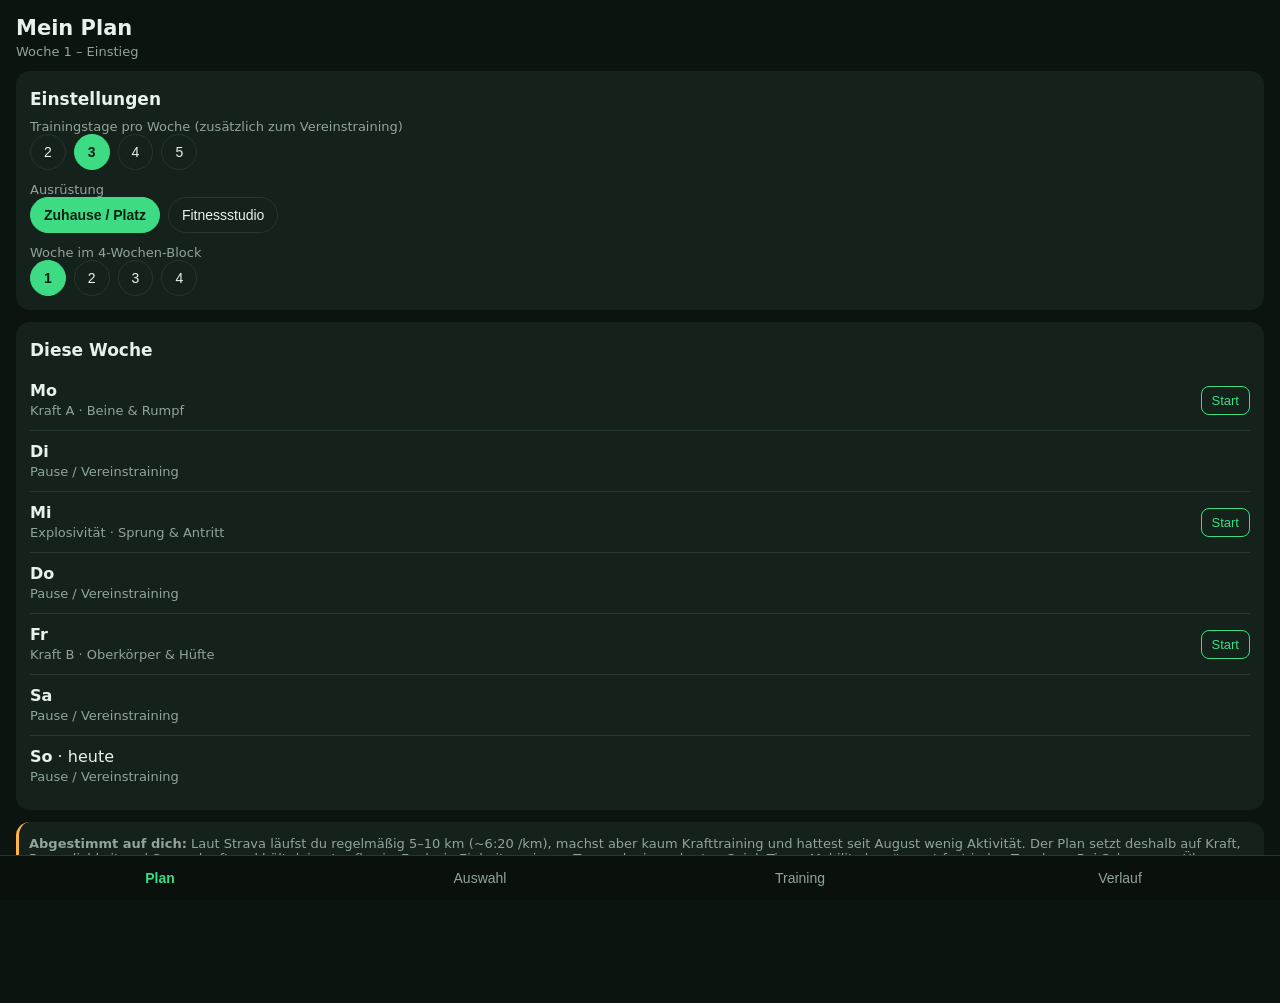
==== torwart-app/index.html @ ab0b593e "Torwart Training: mobile PWA mit Trainingsplan, Einheiten-Auswahl, Timer und Verlauf Co-Authored-By:" ====
<!doctype html>
<html lang="de"><head>
<meta charset="utf-8"><meta name="viewport" content="width=device-width,initial-scale=1,viewport-fit=cover">
<meta name="theme-color" content="#0c1410"><meta name="apple-mobile-web-app-capable" content="yes">
<title>Torwart Training</title><link rel="manifest" href="manifest.json"><link rel="apple-touch-icon" href="icon.svg">
<style>
:root{--bg:#0c1410;--card:#15221b;--ln:#24382c;--tx:#e8f2ec;--mu:#8fa59a;--ac:#3ddc84;--wa:#ffb547}
*{box-sizing:border-box}body{margin:0;background:var(--bg);color:var(--tx);font:16px system-ui,-apple-system,sans-serif;padding:env(safe-area-inset-top) 16px 96px}
h1{font-size:21px;margin:16px 0 4px}h2{font-size:17px;margin:4px 0 10px}.mu{color:var(--mu);font-size:13px}
.card{background:var(--card);border-radius:14px;padding:14px;margin:12px 0}
.chips{display:flex;flex-wrap:wrap;gap:8px}.chip{padding:9px 13px;border-radius:20px;border:1px solid var(--ln);background:none;color:var(--tx);font-size:14px}
.chip.on{background:var(--ac);color:#06210f;border-color:var(--ac);font-weight:600}
button.main{width:100%;padding:14px;border:0;border-radius:12px;background:var(--ac);color:#06210f;font-size:16px;font-weight:700;margin-top:12px}
.ex{display:flex;gap:12px;align-items:flex-start;padding:11px 0;border-bottom:1px solid var(--ln)}.ex:last-child{border:0}
.ex input{width:24px;height:24px;accent-color:var(--ac);flex:none;margin-top:2px}.ex.done b{text-decoration:line-through;color:var(--mu)}
.dose{color:var(--ac);font-size:14px;font-weight:600}.tm{margin-left:auto;flex:none;background:none;border:1px solid var(--ln);color:var(--tx);border-radius:8px;padding:6px 9px;font-size:13px}
.day{display:flex;justify-content:space-between;align-items:center;padding:11px 0;border-bottom:1px solid var(--ln)}.day:last-child{border:0}
.day button{background:none;border:1px solid var(--ac);color:var(--ac);border-radius:8px;padding:6px 10px;font-size:13px}.ok{color:var(--ac)}
nav{position:fixed;bottom:0;left:0;right:0;display:flex;background:#0a110d;border-top:1px solid var(--ln);padding-bottom:env(safe-area-inset-bottom)}
nav button{flex:1;padding:14px 4px;background:none;border:0;color:var(--mu);font-size:14px}nav button.on{color:var(--ac);font-weight:600}
.tab{display:none}.tab.on{display:block}
#timer{position:fixed;inset:0;background:rgba(5,10,7,.96);display:none;flex-direction:column;align-items:center;justify-content:center;z-index:9}
#timer .n{font-size:96px;font-weight:700;font-variant-numeric:tabular-nums}#timer button{margin-top:24px;width:200px}
.tip{border-left:3px solid var(--wa);padding-left:10px}
</style></head><body>

<section class="tab on" id="t-plan">
<h1>Mein Plan</h1><div class="mu" id="planinfo"></div>
<div class="card"><h2>Einstellungen</h2>
<div class="mu">Trainingstage pro Woche (zusätzlich zum Vereinstraining)</div><div class="chips" id="c-days"></div>
<div class="mu" style="margin-top:12px">Ausrüstung</div><div class="chips" id="c-eq"></div>
<div class="mu" style="margin-top:12px">Woche im 4-Wochen-Block</div><div class="chips" id="c-week"></div></div>
<div class="card" id="week"></div>
<div class="card tip mu" id="note"></div>
</section>

<section class="tab" id="t-pick">
<h1>Einheit wählen</h1><div class="mu">Freies Training – unabhängig vom Plan</div>
<div class="card"><div class="chips" id="c-type"></div>
<div class="mu" style="margin-top:12px">Dauer</div><div class="chips" id="c-len"></div>
<button class="main" id="go">Einheit starten</button></div>
<div class="card mu" id="typedesc"></div>
</section>

<section class="tab" id="t-run">
<h1 id="runtitle">Keine Einheit aktiv</h1><div class="mu" id="runsub">Wähle im Plan oder unter „Auswahl“ eine Einheit.</div>
<div class="card" id="exlist"></div>
<button class="main" id="finish" style="display:none">Einheit abschließen</button>
</section>

<section class="tab" id="t-log">
<h1>Verlauf</h1><div class="card" id="stats"></div><div class="card" id="log"></div>
</section>

<div id="timer"><div class="mu" id="tlabel"></div><div class="n" id="tnum">0</div><button class="main" id="tstop">Fertig</button></div>

<nav><button data-t="plan" class="on">Plan</button><button data-t="pick">Auswahl</button><button data-t="run">Training</button><button data-t="log">Verlauf</button></nav>

<script>
/* Übungen: n=Name, c=Hinweis, d=[Sätze, Wdh/Sekunden, 's' für Sekunden], g=nur mit Studio-Geräten */
const X={
 // Kraft Unterkörper
 gob:{n:'Goblet Squat',c:'Kurzhantel vor der Brust, tief und kontrolliert',d:[3,10]},
 bss:{n:'Bulgarian Split Squat',c:'Hinteres Bein erhöht – je Seite',d:[3,8]},
 rdl:{n:'Rumänisches Kreuzheben (einbeinig)',c:'Hüfte schieben, Rücken gerade – je Seite',d:[3,8]},
 cop:{n:'Copenhagen Plank',c:'Adduktoren! Wichtig für Spagat/Paraden – je Seite',d:[3,20,'s']},
 nord:{n:'Nordic Hamstring Curl',c:'Langsam ablassen, mit Händen abfangen',d:[3,5]},
 calf:{n:'Wadenheben einbeinig',c:'Oben 1 s halten – je Seite',d:[3,12]},
 lat:{n:'Seitliche Ausfallschritte',c:'Für Seitwärtsbewegung im Tor – je Seite',d:[3,8]},
 // Oberkörper/Rumpf
 push:{n:'Liegestütz',c:'Körperspannung – ggf. Knie am Boden',d:[3,12]},
 row:{n:'Rudern (Kurzhantel/Band)',c:'Schulterblätter zusammen',d:[3,10]},
 ohp:{n:'Schulterdrücken stehend',c:'Stabile Schultern fürs Abwerfen/Fausten',d:[3,8]},
 pall:{n:'Pallof Press',c:'Anti-Rotation – je Seite',d:[3,10]},
 side:{n:'Seitstütz',c:'Becken hoch – je Seite',d:[3,30,'s']},
 dead:{n:'Dead Bug',c:'Lendenwirbel am Boden',d:[3,10]},
 ytw:{n:'Y-T-W Schulterübung',c:'Bauchlage, leichte oder keine Gewichte',d:[2,8]},
 // Explosiv
 cmj:{n:'Strecksprung aus der Hocke',c:'Maximal hoch, weich landen',d:[4,5]},
 latb:{n:'Seitliche Sprünge (Skater)',c:'Abdruck wie zur Parade – je Seite',d:[4,5]},
 box:{n:'Box Jump / Treppensprung',c:'Qualität vor Menge',d:[4,4]},
 mbt:{n:'Medizinball-Wurf seitlich an Wand',c:'Oder Ball kräftig aufs Gras – je Seite',d:[3,6]},
 dive:{n:'Abdruck + Hechtbewegung auf Matte',c:'Nur auf weichem Untergrund – je Seite',d:[3,4]},
 spr:{n:'Antritt 5 m aus Torwart-Grundstellung',c:'Volle Pause zwischen den Läufen',d:[6,1]},
 // Reaktion/Koordination
 ladder:{n:'Koordinationsleiter / Schnelle Füße',c:'Kurz und sauber',d:[4,15,'s']},
 wall:{n:'Ball gegen Wand fangen',c:'Nah an die Wand, schnell, beide Hände',d:[3,40,'s']},
 drop:{n:'Fallender Ball (Partner/Tennisball)',c:'Ball fallen lassen, vor dem 2. Aufprall fangen',d:[3,10]},
 shuf:{n:'Side-Shuffle mit Signal',c:'Richtungswechsel auf Zuruf/Timer',d:[4,15,'s']},
 // Beweglichkeit
 w90:{n:'90/90 Hüftrotation',c:'Langsam, aufrecht',d:[2,10]},
 frog:{n:'Frog Stretch',c:'Adduktoren – ruhig atmen',d:[2,45,'s']},
 couch:{n:'Couch Stretch',c:'Hüftbeuger – je Seite',d:[2,45,'s']},
 pige:{n:'Taube (Pigeon)',c:'Gesäß – je Seite',d:[2,45,'s']},
 cosk:{n:'Cossack Squat',c:'Seitliche Hocke tief – je Seite',d:[2,8]},
 tsp:{n:'Brustwirbel-Rotation (Open Book)',c:'Für Paraden zur Seite – je Seite',d:[2,8]},
 shd:{n:'Schulter-Dislocates mit Band/Stab',c:'Weit greifen',d:[2,12]},
 ham:{n:'Hamstring-Dehnung (Bein auf Erhöhung)',c:'Rücken gerade – je Seite',d:[2,40,'s']},
 wgs:{n:"World's Greatest Stretch",c:'Ganzkörper – je Seite',d:[2,5]},
 ank:{n:'Sprunggelenk-Mobilisation an Wand',c:'Knie über Zehen – je Seite',d:[2,10]},
 // Ausdauer
 jog:{n:'Lockerer Dauerlauf',c:'Gesprächstempo – wie deine Läufe (~6:20 /km)',d:[1,25,'min']},
 int:{n:'Intervalle 15 s schnell / 45 s locker',c:'Torwart-typische Belastung',d:[8,1,'min']},
};
const G={ // Geräte-Ersatz ohne Studio
 gob:'Squat mit Rucksack',ohp:'Pike Push-up',row:'Rudern mit Handtuch an Tür',mbt:'Ball/Rucksack seitlich werfen',box:'Treppensprung'};
const T={
 kraftA:{n:'Kraft A · Beine & Rumpf',x:['gob','rdl','cop','lat','pall','side','calf'],w:'Fokus Absprungkraft und Stabilität.'},
 kraftB:{n:'Kraft B · Oberkörper & Hüfte',x:['bss','nord','push','row','ohp','dead','ytw'],w:'Rücken & Schultern für Abwürfe, Hamstrings schützen.'},
 explo:{n:'Explosivität · Sprung & Antritt',x:['wgs','cmj','latb','box','mbt','dive','spr'],w:'Vor Kraft, ausgeruht. Volle Pausen (60–90 s).'},
 react:{n:'Reaktion & Füße',x:['ladder','shuf','wall','drop','latb'],w:'Schnell, kurz, frisch. Ideal vor dem Vereinstraining.'},
 mob:{n:'Beweglichkeit · Torwart',x:['ank','w90','cosk','frog','couch','pige','ham','tsp','shd'],w:'Hüfte, Adduktoren, Brustwirbelsäule – deine Paraden-Reichweite.'},
 mobS:{n:'Mobility kurz (10 min)',x:['wgs','w90','cosk','tsp','ank'],w:'Als Aufwärmen oder morgens.'},
 run:{n:'Lauf + Mobility',x:['jog','frog','couch','ham'],w:'Grundlagenausdauer halten – du läufst ja schon gerne.'},
 hiit:{n:'Spielnahe Ausdauer',x:['wgs','int','spr','mobS'],w:'Kurze, harte Belastungen wie im Spiel.'},
};
const PLAN={2:['kraftA',0,0,'kraftB',0,0,0],3:['kraftA',0,'explo',0,'kraftB',0,0],
 4:['kraftA',0,'explo',0,'kraftB','mob',0],5:['kraftA','mobS','explo',0,'kraftB','run',0]};
const WD=['Mo','Di','Mi','Do','Fr','Sa','So'];
const WK=[{n:'Woche 1 – Einstieg',s:0,r:0},{n:'Woche 2 – mehr Volumen',s:1,r:0},{n:'Woche 3 – mehr Intensität',s:1,r:2},{n:'Woche 4 – Entlastung',s:-1,r:-2}];
const $=i=>document.getElementById(i);
let S={days:3,eq:'home',week:0,type:'kraftA',len:'normal',log:[],cur:null};
try{Object.assign(S,JSON.parse(localStorage.getItem('gk')||'{}'))}catch(e){}
const save=()=>{try{localStorage.setItem('gk',JSON.stringify(S))}catch(e){}};

function chips(id,opts,key,cb){const el=$(id);el.innerHTML='';opts.forEach(([v,l])=>{const b=document.createElement('button');b.className='chip'+(S[key]==v?' on':'');b.textContent=l;b.onclick=()=>{S[key]=v;save();chips(id,opts,key,cb);cb&&cb()};el.appendChild(b)})}
function dose(id,short){const e=X[id];if(!e)return'';let[s,r,u]=e.d,w=WK[S.week];
 if(u!='min'){s=Math.max(1,s+w.s-(short?1:0));r=Math.max(1,r+(u=='s'?w.r*5:w.r))}
 return{s,r,u,txt:`${s} × ${r}${u=='s'?' s':u=='min'?' min':''}`}}
function exName(id){return S.eq=='home'&&G[id]?G[id]:X[id].n}

function renderPlan(){const p=PLAN[S.days],today=(new Date().getDay()+6)%7,ws=weekStart();
 $('planinfo').textContent=WK[S.week].n;
 $('week').innerHTML='<h2>Diese Woche</h2>'+p.map((t,i)=>{const done=S.log.some(l=>l.t==t&&l.ts>=ws&&new Date(l.ts).getDay()==(i+1)%7);
  return `<div class="day"><span><b>${WD[i]}</b>${i==today?' · heute':''}<br><span class="mu">${t?T[t].n:'Pause / Vereinstraining'}</span></span>${t?(done?'<span class="ok">✓</span>':`<button data-t="${t}">Start</button>`):''}</div>`}).join('');
 $('week').querySelectorAll('button').forEach(b=>b.onclick=()=>start(b.dataset.t));
 $('note').innerHTML='<b>Abgestimmt auf dich:</b> Laut Strava läufst du regelmäßig 5–10 km (~6:20 /km), machst aber kaum Krafttraining und hattest seit August wenig Aktivität. Der Plan setzt deshalb auf Kraft, Beweglichkeit und Sprungkraft und hält deine Laufbasis. Explosiv-Einheiten nie am Tag nach einem harten Spiel. Tipp: „Mobility kurz“ passt fast jeden Tag dazu. Bei Schmerzen: Übung weglassen.'}
function weekStart(){const d=new Date();d.setHours(0,0,0,0);d.setDate(d.getDate()-((d.getDay()+6)%7));return+d}

function start(t,short){S.cur={t,short:!!short,done:[]};save();renderRun();show('run')}
function renderRun(){const c=S.cur;if(!c||!T[c.t]){$('finish').style.display='none';$('exlist').innerHTML='<div class="mu">—</div>';return}
 const t=T[c.t];let ids=t.x.flatMap(i=>T[i]?T[i].x:[i]);if(c.short)ids=ids.slice(0,Math.ceil(ids.length*.6));
 $('runtitle').textContent=t.n;$('runsub').textContent=t.w+' · '+WK[S.week].n;
 $('exlist').innerHTML=ids.map((id,k)=>{const d=dose(id,c.short),dn=c.done.includes(k);
  return `<div class="ex${dn?' done':''}"><input type="checkbox" data-k="${k}"${dn?' checked':''}><div><b>${exName(id)}</b><br><span class="dose">${d.txt}</span> <span class="mu">· ${X[id].c}</span></div>${d.u=='s'||d.u=='min'?`<button class="tm" data-s="${d.u=='min'?d.r*60:d.r}" data-n="${exName(id)}">⏱</button>`:`<button class="tm" data-s="60" data-n="Satzpause">60s</button>`}</div>`}).join('');
 $('exlist').querySelectorAll('input').forEach(i=>i.onchange=()=>{const k=+i.dataset.k;c.done=i.checked?[...c.done,k]:c.done.filter(x=>x!=k);save();renderRun()});
 $('exlist').querySelectorAll('.tm').forEach(b=>b.onclick=()=>timer(+b.dataset.s,b.dataset.n));
 $('finish').style.display='block'}
$('finish').onclick=()=>{const c=S.cur;S.log.push({t:c.t,ts:Date.now(),n:c.done.length});S.cur=null;save();renderRun();renderPlan();renderLog();show('log')};

let iv;function timer(sec,label){$('timer').style.display='flex';$('tlabel').textContent=label;let n=sec;$('tnum').textContent=n;clearInterval(iv);
 iv=setInterval(()=>{n--;$('tnum').textContent=n;if(n<=0){clearInterval(iv);$('tnum').textContent='✓';navigator.vibrate&&navigator.vibrate([300,100,300])}},1000)}
$('tstop').onclick=()=>{clearInterval(iv);$('timer').style.display='none'};

function renderLog(){const L=S.log,ws=weekStart(),wk=L.filter(l=>l.ts>=ws).length;
 let streak=0;for(let w=0;;w++){const a=ws-w*6048e5,b=a+6048e5;if(L.some(l=>l.ts>=a&&l.ts<b))streak++;else if(w>0||!wk)break;else continue}
 const cnt={};L.forEach(l=>cnt[l.t]=(cnt[l.t]||0)+1);
 $('stats').innerHTML=`<h2>Übersicht</h2><div class="day"><span>Diese Woche</span><b>${wk} / ${PLAN[S.days].filter(Boolean).length}</b></div><div class="day"><span>Wochen in Folge aktiv</span><b>${streak}</b></div><div class="day"><span>Einheiten gesamt</span><b>${L.length}</b></div>`+Object.entries(cnt).map(([k,v])=>`<div class="day"><span class="mu">${T[k]?T[k].n:k}</span><span>${v}</span></div>`).join('');
 $('log').innerHTML='<h2>Letzte Einheiten</h2>'+(L.length?L.slice(-20).reverse().map(l=>`<div class="day"><span>${new Date(l.ts).toLocaleDateString('de-DE',{weekday:'short',day:'2-digit',month:'2-digit'})}<br><span class="mu">${T[l.t]?T[l.t].n:l.t}</span></span><span class="mu">${l.n} Übungen</span></div>`).join(''):'<div class="mu">Noch nichts – leg los!</div>')}

function show(t){document.querySelectorAll('.tab').forEach(e=>e.classList.toggle('on',e.id=='t-'+t));document.querySelectorAll('nav button').forEach(b=>b.classList.toggle('on',b.dataset.t==t));scrollTo(0,0)}
document.querySelectorAll('nav button').forEach(b=>b.onclick=()=>show(b.dataset.t));
chips('c-days',[[2,'2'],[3,'3'],[4,'4'],[5,'5']],'days',()=>{renderPlan();renderLog()});
chips('c-eq',[['home','Zuhause / Platz'],['gym','Fitnessstudio']],'eq',renderRun);
chips('c-week',WK.map((w,i)=>[i,String(i+1)]),'week',()=>{renderPlan();renderRun()});
const typeDesc=()=>$('typedesc').innerHTML=`<b>${T[S.type].n}</b><br>${T[S.type].w}<br><br>${T[S.type].x.map(i=>T[i]?T[i].n:exName(i)).join(' · ')}`;
chips('c-type',Object.entries(T).map(([k,v])=>[k,v.n.split(' · ')[0]]),'type',typeDesc);
chips('c-len',[['short','Kurz'],['normal','Normal']],'len');
$('go').onclick=()=>start(S.type,S.len=='short');
typeDesc();renderPlan();renderRun();renderLog();
if('serviceWorker'in navigator)navigator.serviceWorker.register('sw.js');
</script></body></html>
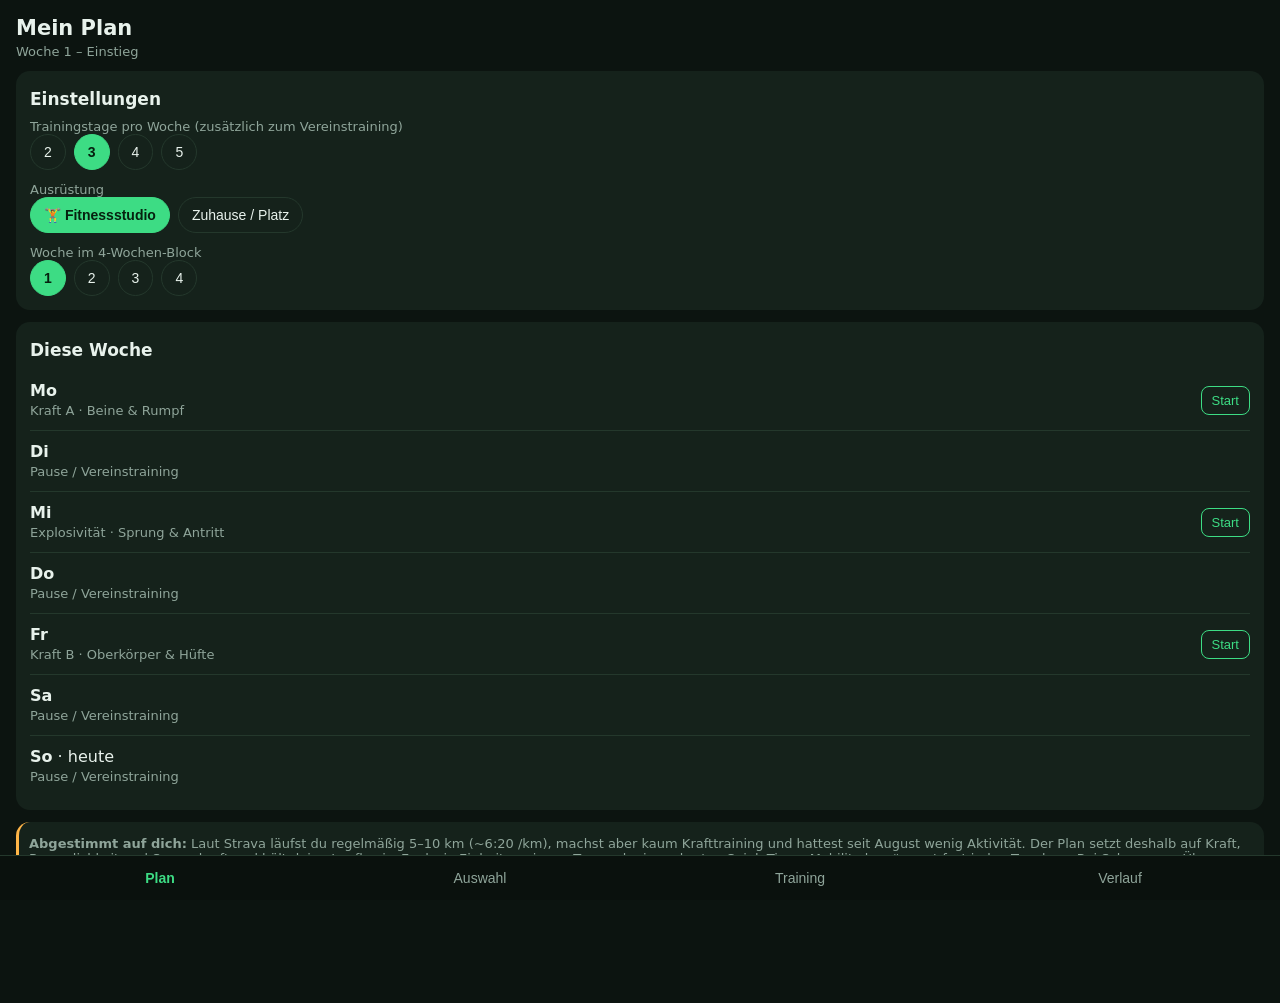
==== commit d7cb05b4: "Torwart Training: Gym-Modus mit Studio-Übungen und Video-Ansicht je Übung Co-Authored-By: Claude Opu" ====
--- a/torwart-app/index.html
+++ b/torwart-app/index.html
@@ -21,6 +21,7 @@
 .tab{display:none}.tab.on{display:block}
 #timer{position:fixed;inset:0;background:rgba(5,10,7,.96);display:none;flex-direction:column;align-items:center;justify-content:center;z-index:9}
 #timer .n{font-size:96px;font-weight:700;font-variant-numeric:tabular-nums}#timer button{margin-top:24px;width:200px}
+.vid{background:none;border:0;color:var(--ac);padding:6px 0 0;font-size:14px;font-weight:600}
 .tip{border-left:3px solid var(--wa);padding-left:10px}
 </style></head><body>
 
@@ -52,6 +53,7 @@
 <h1>Verlauf</h1><div class="card" id="stats"></div><div class="card" id="log"></div>
 </section>
 
+<div id="vmodal" style="position:fixed;inset:0;background:rgba(5,10,7,.96);display:none;flex-direction:column;justify-content:center;padding:16px;z-index:9"><h2 id="vtitle"></h2><div id="vbody"></div><button class="main" onclick="this.parentNode.style.display='none';this.parentNode.querySelector('video')?.pause()">Schließen</button></div>
 <div id="timer"><div class="mu" id="tlabel"></div><div class="n" id="tnum">0</div><button class="main" id="tstop">Fertig</button></div>
 
 <nav><button data-t="plan" class="on">Plan</button><button data-t="pick">Auswahl</button><button data-t="run">Training</button><button data-t="log">Verlauf</button></nav>
@@ -104,6 +106,20 @@
 };
 const G={ // Geräte-Ersatz ohne Studio
  gob:'Squat mit Rucksack',ohp:'Pike Push-up',row:'Rudern mit Handtuch an Tür',mbt:'Ball/Rucksack seitlich werfen',box:'Treppensprung'};
+// Gym-Varianten (ersetzen Name/Hinweis im Studio-Modus)
+const GY={gob:{n:'Kniebeuge mit Langhantel',c:'Tief, Knie nach außen, Rumpf fest'},rdl:{n:'Rumänisches Kreuzheben (Langhantel)',c:'Hüfte nach hinten, Stange nah am Bein'},
+ row:{n:'Kabelrudern sitzend',c:'Brust raus, Ellbogen nah am Körper'},ohp:{n:'Schulterdrücken mit Kurzhanteln',c:'Rumpf fest, nicht ins Hohlkreuz'},
+ pall:{n:'Pallof Press am Kabelzug',c:'Anti-Rotation – je Seite'},calf:{n:'Wadenheben an der Maschine',c:'Volle Bewegung, oben halten'},
+ mbt:{n:'Medizinball-Rotationswurf an Wand',c:'Kraft aus der Hüfte – je Seite'},box:{n:'Box Jump auf Plyo-Box',c:'Weich landen, runtersteigen'},
+ push:{n:'Bankdrücken mit Kurzhanteln',c:'Kontrolliert, Schulterblätter zusammen'},lat:{n:'Seitliche Ausfallschritte mit Kurzhantel',c:'Je Seite'}};
+// Zusätzliche Übungen nur im Gym
+Object.assign(X,{thrust:{n:'Hip Thrust (Langhantel)',c:'Gesäß oben 1 s anspannen – Absprungkraft',d:[3,10]},
+ lpull:{n:'Latzug',c:'Zur Brust ziehen – Kraft für Abwürfe',d:[3,10]},
+ add:{n:'Adduktoren-Maschine',c:'Langsam, schützt die Leiste',d:[3,12]},
+ legp:{n:'Beinpresse einbeinig',c:'Knie stabil über dem Fuß – je Seite',d:[3,10]}});
+const GX={kraftA:['thrust','legp'],kraftB:['lpull','add']};
+// Übungsvideos: Datei videos/<id>.mp4 eintragen, sobald vorhanden
+const VID={};
 const T={
  kraftA:{n:'Kraft A · Beine & Rumpf',x:['gob','rdl','cop','lat','pall','side','calf'],w:'Fokus Absprungkraft und Stabilität.'},
  kraftB:{n:'Kraft B · Oberkörper & Hüfte',x:['bss','nord','push','row','ohp','dead','ytw'],w:'Rücken & Schultern für Abwürfe, Hamstrings schützen.'},
@@ -119,7 +135,7 @@
 const WD=['Mo','Di','Mi','Do','Fr','Sa','So'];
 const WK=[{n:'Woche 1 – Einstieg',s:0,r:0},{n:'Woche 2 – mehr Volumen',s:1,r:0},{n:'Woche 3 – mehr Intensität',s:1,r:2},{n:'Woche 4 – Entlastung',s:-1,r:-2}];
 const $=i=>document.getElementById(i);
-let S={days:3,eq:'home',week:0,type:'kraftA',len:'normal',log:[],cur:null};
+let S={days:3,eq:'gym',week:0,type:'kraftA',len:'normal',log:[],cur:null};
 try{Object.assign(S,JSON.parse(localStorage.getItem('gk')||'{}'))}catch(e){}
 const save=()=>{try{localStorage.setItem('gk',JSON.stringify(S))}catch(e){}};
 
@@ -127,7 +143,8 @@
 function dose(id,short){const e=X[id];if(!e)return'';let[s,r,u]=e.d,w=WK[S.week];
  if(u!='min'){s=Math.max(1,s+w.s-(short?1:0));r=Math.max(1,r+(u=='s'?w.r*5:w.r))}
  return{s,r,u,txt:`${s} × ${r}${u=='s'?' s':u=='min'?' min':''}`}}
-function exName(id){return S.eq=='home'&&G[id]?G[id]:X[id].n}
+function exName(id){return S.eq=='gym'&&GY[id]?GY[id].n:S.eq=='home'&&G[id]?G[id]:X[id].n}
+function exCue(id){return S.eq=='gym'&&GY[id]?GY[id].c:X[id].c}
 
 function renderPlan(){const p=PLAN[S.days],today=(new Date().getDay()+6)%7,ws=weekStart();
  $('planinfo').textContent=WK[S.week].n;
@@ -139,15 +156,20 @@
 
 function start(t,short){S.cur={t,short:!!short,done:[]};save();renderRun();show('run')}
 function renderRun(){const c=S.cur;if(!c||!T[c.t]){$('finish').style.display='none';$('exlist').innerHTML='<div class="mu">—</div>';return}
- const t=T[c.t];let ids=t.x.flatMap(i=>T[i]?T[i].x:[i]);if(c.short)ids=ids.slice(0,Math.ceil(ids.length*.6));
+ const t=T[c.t];let ids=t.x.flatMap(i=>T[i]?T[i].x:[i]);if(S.eq=='gym'&&GX[c.t])ids.splice(1,0,...GX[c.t]);if(c.short)ids=ids.slice(0,Math.ceil(ids.length*.6));
  $('runtitle').textContent=t.n;$('runsub').textContent=t.w+' · '+WK[S.week].n;
  $('exlist').innerHTML=ids.map((id,k)=>{const d=dose(id,c.short),dn=c.done.includes(k);
-  return `<div class="ex${dn?' done':''}"><input type="checkbox" data-k="${k}"${dn?' checked':''}><div><b>${exName(id)}</b><br><span class="dose">${d.txt}</span> <span class="mu">· ${X[id].c}</span></div>${d.u=='s'||d.u=='min'?`<button class="tm" data-s="${d.u=='min'?d.r*60:d.r}" data-n="${exName(id)}">⏱</button>`:`<button class="tm" data-s="60" data-n="Satzpause">60s</button>`}</div>`}).join('');
+  return `<div class="ex${dn?' done':''}"><input type="checkbox" data-k="${k}"${dn?' checked':''}><div><b>${exName(id)}</b><br><span class="dose">${d.txt}</span> <span class="mu">· ${exCue(id)}</span><br><button class="vid" data-v="${id}">▶ Video</button></div>${d.u=='s'||d.u=='min'?`<button class="tm" data-s="${d.u=='min'?d.r*60:d.r}" data-n="${exName(id)}">⏱</button>`:`<button class="tm" data-s="60" data-n="Satzpause">60s</button>`}</div>`}).join('');
  $('exlist').querySelectorAll('input').forEach(i=>i.onchange=()=>{const k=+i.dataset.k;c.done=i.checked?[...c.done,k]:c.done.filter(x=>x!=k);save();renderRun()});
+ $('exlist').querySelectorAll('.vid').forEach(b=>b.onclick=()=>video(b.dataset.v));
  $('exlist').querySelectorAll('.tm').forEach(b=>b.onclick=()=>timer(+b.dataset.s,b.dataset.n));
  $('finish').style.display='block'}
 $('finish').onclick=()=>{const c=S.cur;S.log.push({t:c.t,ts:Date.now(),n:c.done.length});S.cur=null;save();renderRun();renderPlan();renderLog();show('log')};
 
+function video(id){const n=exName(id);$('vtitle').textContent=n;
+ $('vbody').innerHTML=VID[id]?`<video src="${VID[id]}" autoplay loop muted playsinline controls style="width:100%;border-radius:12px"></video>`
+ :`<p class="mu">Für diese Übung ist noch kein eigenes Video hinterlegt.</p><a class="main" style="display:block;text-align:center;text-decoration:none" target="_blank" href="https://www.youtube.com/results?search_query=${encodeURIComponent(n+' Übung richtig ausführen')}">Video-Anleitung auf YouTube suchen</a>`;
+ $('vmodal').style.display='flex'}
 let iv;function timer(sec,label){$('timer').style.display='flex';$('tlabel').textContent=label;let n=sec;$('tnum').textContent=n;clearInterval(iv);
  iv=setInterval(()=>{n--;$('tnum').textContent=n;if(n<=0){clearInterval(iv);$('tnum').textContent='✓';navigator.vibrate&&navigator.vibrate([300,100,300])}},1000)}
 $('tstop').onclick=()=>{clearInterval(iv);$('timer').style.display='none'};
@@ -161,12 +183,12 @@
 function show(t){document.querySelectorAll('.tab').forEach(e=>e.classList.toggle('on',e.id=='t-'+t));document.querySelectorAll('nav button').forEach(b=>b.classList.toggle('on',b.dataset.t==t));scrollTo(0,0)}
 document.querySelectorAll('nav button').forEach(b=>b.onclick=()=>show(b.dataset.t));
 chips('c-days',[[2,'2'],[3,'3'],[4,'4'],[5,'5']],'days',()=>{renderPlan();renderLog()});
-chips('c-eq',[['home','Zuhause / Platz'],['gym','Fitnessstudio']],'eq',renderRun);
+chips('c-eq',[['gym','🏋️ Fitnessstudio'],['home','Zuhause / Platz']],'eq',renderRun);
 chips('c-week',WK.map((w,i)=>[i,String(i+1)]),'week',()=>{renderPlan();renderRun()});
 const typeDesc=()=>$('typedesc').innerHTML=`<b>${T[S.type].n}</b><br>${T[S.type].w}<br><br>${T[S.type].x.map(i=>T[i]?T[i].n:exName(i)).join(' · ')}`;
 chips('c-type',Object.entries(T).map(([k,v])=>[k,v.n.split(' · ')[0]]),'type',typeDesc);
 chips('c-len',[['short','Kurz'],['normal','Normal']],'len');
 $('go').onclick=()=>start(S.type,S.len=='short');
 typeDesc();renderPlan();renderRun();renderLog();
-if('serviceWorker'in navigator)navigator.serviceWorker.register('sw.js');
+try{if('serviceWorker'in navigator&&location.protocol.startsWith('http'))navigator.serviceWorker.register('sw.js').catch(()=>{})}catch(e){}
 </script></body></html>
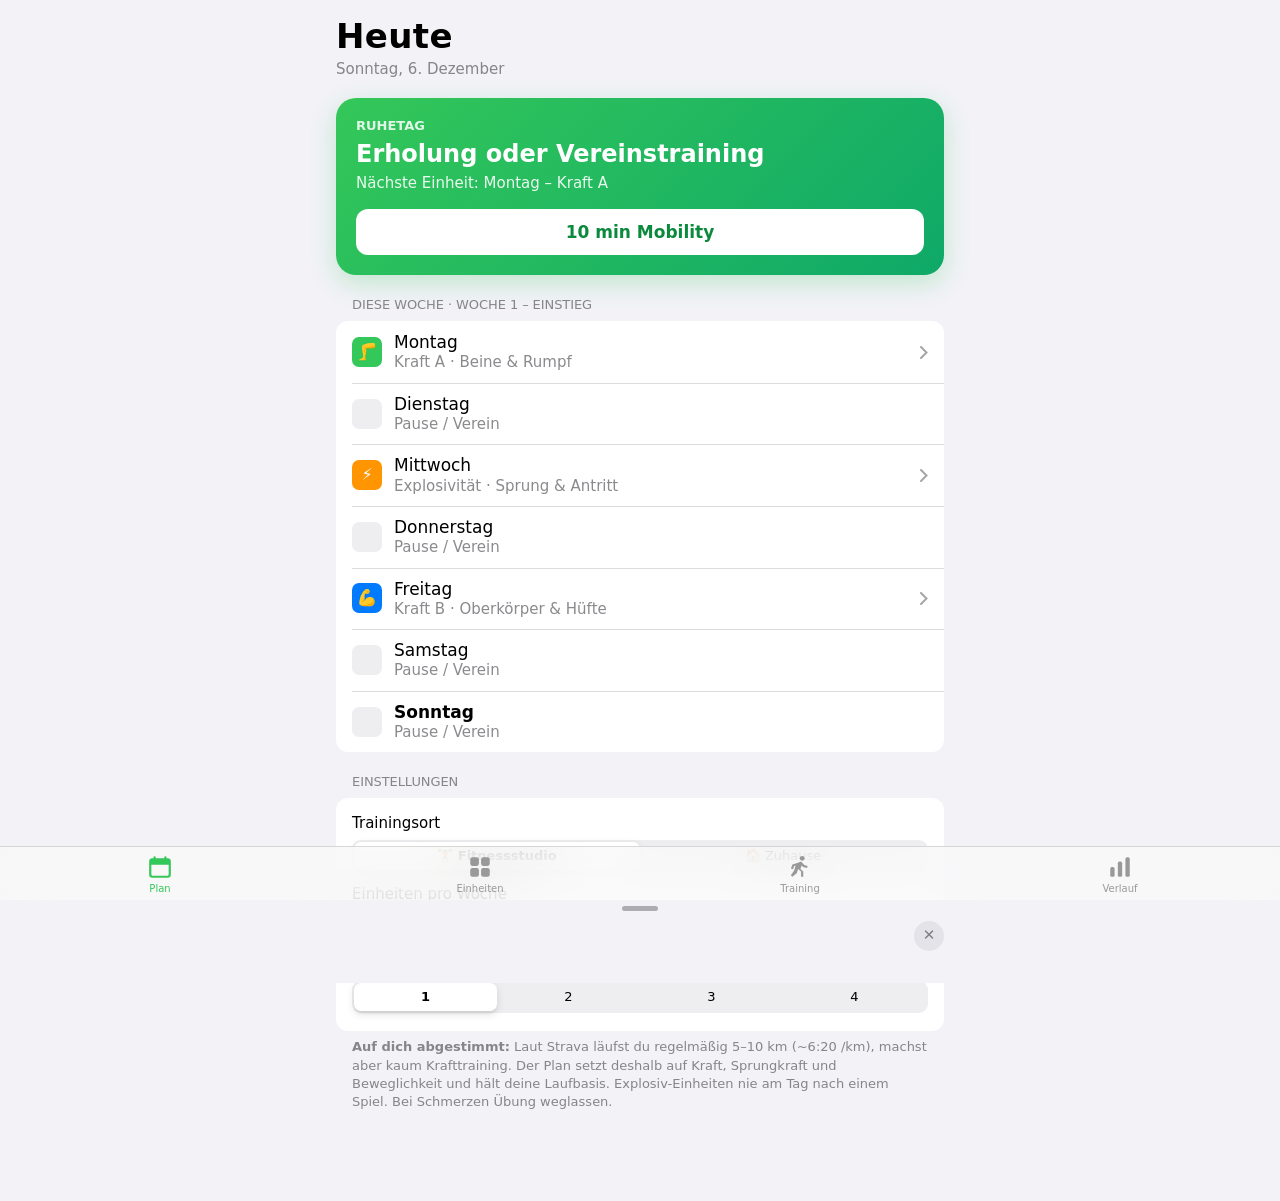
==== commit 5b39b3c5: "Torwart Training: iOS-Design, Übungsanleitungen mit Ausrüstung und Figur mit Geräten Co-Authored-By:" ====
--- a/torwart-app/index.html
+++ b/torwart-app/index.html
@@ -1,194 +1,211 @@
 <!doctype html>
 <html lang="de"><head>
 <meta charset="utf-8"><meta name="viewport" content="width=device-width,initial-scale=1,viewport-fit=cover">
-<meta name="theme-color" content="#0c1410"><meta name="apple-mobile-web-app-capable" content="yes">
+<meta name="theme-color" content="#F2F2F7" media="(prefers-color-scheme: light)"><meta name="theme-color" content="#000000" media="(prefers-color-scheme: dark)">
+<meta name="apple-mobile-web-app-capable" content="yes"><meta name="apple-mobile-web-app-status-bar-style" content="default">
 <title>Torwart Training</title><link rel="manifest" href="manifest.json"><link rel="apple-touch-icon" href="icon.svg">
 <style>
-:root{--bg:#0c1410;--card:#15221b;--ln:#24382c;--tx:#e8f2ec;--mu:#8fa59a;--ac:#3ddc84;--wa:#ffb547}
-*{box-sizing:border-box}body{margin:0;background:var(--bg);color:var(--tx);font:16px system-ui,-apple-system,sans-serif;padding:env(safe-area-inset-top) 16px 96px}
-h1{font-size:21px;margin:16px 0 4px}h2{font-size:17px;margin:4px 0 10px}.mu{color:var(--mu);font-size:13px}
-.card{background:var(--card);border-radius:14px;padding:14px;margin:12px 0}
-.chips{display:flex;flex-wrap:wrap;gap:8px}.chip{padding:9px 13px;border-radius:20px;border:1px solid var(--ln);background:none;color:var(--tx);font-size:14px}
-.chip.on{background:var(--ac);color:#06210f;border-color:var(--ac);font-weight:600}
-button.main{width:100%;padding:14px;border:0;border-radius:12px;background:var(--ac);color:#06210f;font-size:16px;font-weight:700;margin-top:12px}
-.ex{display:flex;gap:12px;align-items:flex-start;padding:11px 0;border-bottom:1px solid var(--ln)}.ex:last-child{border:0}
-.ex input{width:24px;height:24px;accent-color:var(--ac);flex:none;margin-top:2px}.ex.done b{text-decoration:line-through;color:var(--mu)}
-.dose{color:var(--ac);font-size:14px;font-weight:600}.tm{margin-left:auto;flex:none;background:none;border:1px solid var(--ln);color:var(--tx);border-radius:8px;padding:6px 9px;font-size:13px}
-.day{display:flex;justify-content:space-between;align-items:center;padding:11px 0;border-bottom:1px solid var(--ln)}.day:last-child{border:0}
-.day button{background:none;border:1px solid var(--ac);color:var(--ac);border-radius:8px;padding:6px 10px;font-size:13px}.ok{color:var(--ac)}
-nav{position:fixed;bottom:0;left:0;right:0;display:flex;background:#0a110d;border-top:1px solid var(--ln);padding-bottom:env(safe-area-inset-bottom)}
-nav button{flex:1;padding:14px 4px;background:none;border:0;color:var(--mu);font-size:14px}nav button.on{color:var(--ac);font-weight:600}
-.tab{display:none}.tab.on{display:block}
-#timer{position:fixed;inset:0;background:rgba(5,10,7,.96);display:none;flex-direction:column;align-items:center;justify-content:center;z-index:9}
-#timer .n{font-size:96px;font-weight:700;font-variant-numeric:tabular-nums}#timer button{margin-top:24px;width:200px}
-.vid{background:none;border:0;color:var(--ac);padding:6px 0 0;font-size:14px;font-weight:600}
-.tip{border-left:3px solid var(--wa);padding-left:10px}
+:root{--bg:#F2F2F7;--cell:#FFFFFF;--tx:#000;--mu:rgba(60,60,67,.6);--sep:rgba(60,60,67,.18);--fill:rgba(118,118,128,.12);
+ --ac:#34C759;--blue:#007AFF;--red:#FF3B30;--orange:#FF9500;--bar:rgba(249,249,249,.8);
+ --skin:#E0A882;--shirt:#34C759;--shorts:#1C1C1E;--back:#C9CDD3;--eq:#3A3A3C;--eq2:#AEAEB2;--floor:#D1D1D6;--stage:#FFFFFF}
+@media (prefers-color-scheme:dark){:root:not([data-theme=light]){--bg:#000;--cell:#1C1C1E;--tx:#fff;--mu:rgba(235,235,245,.6);--sep:rgba(84,84,88,.6);--fill:rgba(118,118,128,.24);
+ --ac:#30D158;--blue:#0A84FF;--red:#FF453A;--orange:#FF9F0A;--bar:rgba(22,22,22,.8);--shorts:#48484A;--back:#3A3A3C;--eq:#D1D1D6;--eq2:#636366;--floor:#38383A;--stage:#1C1C1E}}
+*{box-sizing:border-box;-webkit-tap-highlight-color:transparent}
+html,body{margin:0;background:var(--bg);color:var(--tx);font:17px/1.3 -apple-system,BlinkMacSystemFont,"SF Pro Text","Helvetica Neue",system-ui,sans-serif;-webkit-font-smoothing:antialiased}
+body{padding:env(safe-area-inset-top) 0 calc(90px + env(safe-area-inset-bottom))}
+button{font:inherit;color:inherit;border:0;background:none;cursor:pointer}
+.tab{display:none;padding:0 16px;max-width:640px;margin:0 auto}.tab.on{display:block;animation:fade .25s}
+@keyframes fade{from{opacity:0;transform:translateY(6px)}}
+h1{font-size:34px;font-weight:700;letter-spacing:.37px;margin:14px 0 2px}
+.sub{color:var(--mu);font-size:15px;margin-bottom:18px}
+.hd{font-size:13px;color:var(--mu);text-transform:uppercase;letter-spacing:-.08px;margin:22px 16px 7px}
+.ft{font-size:13px;color:var(--mu);margin:7px 16px 0;line-height:1.4}
+.grp{background:var(--cell);border-radius:12px;overflow:hidden}
+.row{display:flex;align-items:center;gap:12px;min-height:44px;padding:10px 16px;position:relative;width:100%;text-align:left}
+.row+.row::before{content:"";position:absolute;top:0;left:16px;right:0;border-top:.5px solid var(--sep)}
+.row .t{flex:1;min-width:0}.row .s{color:var(--mu);font-size:15px}.row .v{color:var(--mu)}
+.chev{width:8px;height:13px;flex:none;opacity:.35}
+.ico{width:30px;height:30px;border-radius:7px;display:grid;place-items:center;flex:none;color:#fff;font-size:16px}
+.hero{background:linear-gradient(135deg,#34C759,#0FA968);color:#fff;border-radius:20px;padding:20px;box-shadow:0 8px 24px rgba(52,199,89,.25)}
+.hero .k{font-size:13px;font-weight:600;text-transform:uppercase;opacity:.85}.hero .n{font-size:24px;font-weight:700;margin:4px 0}
+.hero .m{opacity:.9;font-size:15px}.hero button{margin-top:16px;background:#fff;color:#0B8A3E;font-weight:600;border-radius:12px;padding:12px;width:100%}
+.btn{display:block;width:100%;background:var(--ac);color:#fff;font-weight:600;border-radius:14px;padding:15px;text-align:center;text-decoration:none;margin-top:16px;font-size:17px}
+.btn.sec{background:var(--fill);color:var(--blue)}
+.seg{display:flex;background:var(--fill);border-radius:9px;padding:2px;margin:6px 0}
+.seg button{flex:1;padding:6px 4px;border-radius:7px;font-size:13px;font-weight:500}
+.seg button.on{background:var(--cell);box-shadow:0 3px 8px rgba(0,0,0,.12),0 3px 1px rgba(0,0,0,.04);font-weight:600}
+.lbl{font-size:15px;margin:12px 0 4px}
+.card-grid{display:grid;grid-template-columns:1fr 1fr;gap:12px}
+.tile{background:var(--cell);border-radius:16px;padding:14px;text-align:left;min-height:118px;display:flex;flex-direction:column}
+.tile .ico{margin-bottom:auto}.tile b{font-size:16px;margin-top:12px}.tile span{color:var(--mu);font-size:13px}
+.chk{width:26px;height:26px;border-radius:50%;border:2px solid var(--eq2);flex:none;display:grid;place-items:center;transition:.15s}
+.chk.on{background:var(--ac);border-color:var(--ac)}.chk.on::after{content:"";width:6px;height:11px;border:solid #fff;border-width:0 2.5px 2.5px 0;transform:translateY(-1px) rotate(45deg)}
+.done .t b{color:var(--mu);text-decoration:line-through}
+.pbar{height:6px;background:var(--fill);border-radius:3px;overflow:hidden;margin:4px 0 2px}.pbar i{display:block;height:100%;background:var(--ac);transition:width .3s}
+.ok{color:var(--ac);font-weight:600}
+nav{position:fixed;bottom:0;left:0;right:0;display:flex;background:var(--bar);backdrop-filter:saturate(180%) blur(20px);-webkit-backdrop-filter:saturate(180%) blur(20px);border-top:.5px solid var(--sep);padding:6px 0 calc(4px + env(safe-area-inset-bottom));z-index:5}
+nav button{flex:1;display:flex;flex-direction:column;align-items:center;gap:2px;font-size:10px;font-weight:500;color:#999}
+nav button.on{color:var(--ac)}nav svg{width:26px;height:26px}
+.sheet-bg{position:fixed;inset:0;background:rgba(0,0,0,.4);opacity:0;pointer-events:none;transition:.3s;z-index:8}
+.sheet{position:fixed;left:0;right:0;bottom:0;max-height:94vh;overflow-y:auto;background:var(--bg);border-radius:14px 14px 0 0;transform:translateY(100%);transition:transform .35s cubic-bezier(.2,.9,.3,1);z-index:9;padding:0 16px calc(24px + env(safe-area-inset-bottom));max-width:640px;margin:0 auto}
+.open .sheet-bg{opacity:1;pointer-events:auto}.open .sheet{transform:none}
+.grab{width:36px;height:5px;border-radius:3px;background:var(--eq2);margin:6px auto 4px}
+.sh-top{display:flex;align-items:center;justify-content:space-between;position:sticky;top:0;background:var(--bg);padding:6px 0 8px;z-index:1}
+.sh-top h2{font-size:22px;margin:0;font-weight:700}.x{width:30px;height:30px;border-radius:50%;background:var(--fill);color:var(--mu);font-size:15px;font-weight:700}
+.stage{background:var(--stage);border-radius:16px;padding:6px}
+svg.fig{width:100%;display:block}
+.fig .skin{stroke:var(--skin)}.fig .shirt{stroke:var(--shirt)}.fig .shorts{stroke:var(--shorts)}.fig .lb{stroke:var(--back)}.fig .head{fill:var(--skin)}
+.fig .shoe{stroke:var(--shorts)}.fig .shoe2{stroke:var(--back)}.fig .eq{fill:var(--eq);stroke:var(--eq)}.fig .eq2{fill:var(--eq2)}.fig .bg{fill:var(--stage)}
+.fig .mat{fill:#5AC8FA;opacity:.45}.fig .cab{stroke:var(--eq)}.fig .cone{fill:var(--orange)}.fig .ball{fill:var(--orange);stroke:none}
+.fig .floor{stroke:var(--floor);stroke-width:1}.fig .shadow{fill:var(--floor);opacity:.6}
+.pills{display:flex;gap:8px;flex-wrap:wrap;margin:12px 0 0}.pill{background:var(--fill);border-radius:20px;padding:5px 11px;font-size:13px;font-weight:600}
+.pill.g{background:rgba(52,199,89,.15);color:var(--ac)}
+ol.steps{list-style:none;counter-reset:s;margin:0;padding:0}
+ol.steps li{counter-increment:s;display:flex;gap:12px;padding:11px 16px;position:relative;font-size:16px}
+ol.steps li+li::before{content:"";position:absolute;top:0;left:52px;right:0;border-top:.5px solid var(--sep)}
+ol.steps li i{font-style:normal;flex:none;width:24px;height:24px;border-radius:50%;background:var(--ac);color:#fff;font-size:13px;font-weight:700;display:grid;place-items:center}
+.note{display:flex;gap:12px;padding:12px 16px;font-size:16px}.note .ico{width:26px;height:26px;font-size:14px}
+.ring{display:block;margin:20px auto;width:220px;height:220px}.ring text{font-size:44px;font-weight:600;fill:var(--tx);font-variant-numeric:tabular-nums}
+.stat{display:grid;grid-template-columns:repeat(3,1fr);gap:12px}.stat div{background:var(--cell);border-radius:14px;padding:12px}
+.stat b{display:block;font-size:26px;font-weight:700}.stat span{font-size:12px;color:var(--mu)}
 </style></head><body>
 
+<!-- PLAN -->
 <section class="tab on" id="t-plan">
-<h1>Mein Plan</h1><div class="mu" id="planinfo"></div>
-<div class="card"><h2>Einstellungen</h2>
-<div class="mu">Trainingstage pro Woche (zusätzlich zum Vereinstraining)</div><div class="chips" id="c-days"></div>
-<div class="mu" style="margin-top:12px">Ausrüstung</div><div class="chips" id="c-eq"></div>
-<div class="mu" style="margin-top:12px">Woche im 4-Wochen-Block</div><div class="chips" id="c-week"></div></div>
-<div class="card" id="week"></div>
-<div class="card tip mu" id="note"></div>
-</section>
-
+ <h1>Heute</h1><div class="sub" id="dateline"></div>
+ <div class="hero" id="hero"></div>
+ <div class="hd">Diese Woche · <span id="wkname"></span></div><div class="grp" id="week"></div>
+ <div class="hd">Einstellungen</div>
+ <div class="grp" style="padding:4px 16px 12px">
+  <div class="lbl">Trainingsort</div><div class="seg" id="s-eq"></div>
+  <div class="lbl">Einheiten pro Woche</div><div class="seg" id="s-days"></div>
+  <div class="lbl">Woche im 4-Wochen-Block</div><div class="seg" id="s-week"></div>
+ </div>
+ <div class="ft" id="note"></div>
+</section>
+
+<!-- EINHEITEN -->
 <section class="tab" id="t-pick">
-<h1>Einheit wählen</h1><div class="mu">Freies Training – unabhängig vom Plan</div>
-<div class="card"><div class="chips" id="c-type"></div>
-<div class="mu" style="margin-top:12px">Dauer</div><div class="chips" id="c-len"></div>
-<button class="main" id="go">Einheit starten</button></div>
-<div class="card mu" id="typedesc"></div>
-</section>
-
+ <h1>Einheiten</h1><div class="sub">Freies Training – unabhängig vom Plan</div>
+ <div class="seg" id="s-len" style="margin-bottom:14px"></div>
+ <div class="card-grid" id="tiles"></div>
+ <div class="hd">Alle Übungen</div><div class="grp" id="lib"></div>
+</section>
+
+<!-- TRAINING -->
 <section class="tab" id="t-run">
-<h1 id="runtitle">Keine Einheit aktiv</h1><div class="mu" id="runsub">Wähle im Plan oder unter „Auswahl“ eine Einheit.</div>
-<div class="card" id="exlist"></div>
-<button class="main" id="finish" style="display:none">Einheit abschließen</button>
-</section>
-
+ <h1 id="runtitle">Training</h1><div class="sub" id="runsub">Keine Einheit aktiv. Starte eine im Plan oder unter „Einheiten“.</div>
+ <div id="prog"></div>
+ <div class="grp" id="exlist"></div>
+ <button class="btn" id="finish" style="display:none">Einheit abschließen</button>
+</section>
+
+<!-- VERLAUF -->
 <section class="tab" id="t-log">
-<h1>Verlauf</h1><div class="card" id="stats"></div><div class="card" id="log"></div>
-</section>
-
-<div id="vmodal" style="position:fixed;inset:0;background:rgba(5,10,7,.96);display:none;flex-direction:column;justify-content:center;padding:16px;z-index:9"><h2 id="vtitle"></h2><div id="vbody"></div><button class="main" onclick="this.parentNode.style.display='none';this.parentNode.querySelector('video')?.pause()">Schließen</button></div>
-<div id="timer"><div class="mu" id="tlabel"></div><div class="n" id="tnum">0</div><button class="main" id="tstop">Fertig</button></div>
-
-<nav><button data-t="plan" class="on">Plan</button><button data-t="pick">Auswahl</button><button data-t="run">Training</button><button data-t="log">Verlauf</button></nav>
-
+ <h1>Verlauf</h1><div class="sub">Deine Einheiten</div>
+ <div class="stat" id="stats"></div>
+ <div class="hd">Zuletzt</div><div class="grp" id="log"></div>
+</section>
+
+<div id="sheet"><div class="sheet-bg" onclick="closeSheet()"></div><div class="sheet"><div class="grab"></div>
+ <div class="sh-top"><h2 id="shT"></h2><button class="x" onclick="closeSheet()">✕</button></div><div id="shB"></div></div></div>
+
+<nav>
+ <button data-t="plan" class="on"><svg viewBox="0 0 24 24" fill="currentColor"><path d="M7 2a1 1 0 0 1 1 1v1h8V3a1 1 0 1 1 2 0v1h1a3 3 0 0 1 3 3v12a3 3 0 0 1-3 3H5a3 3 0 0 1-3-3V7a3 3 0 0 1 3-3h1V3a1 1 0 0 1 1-1Zm13 8H4v9a1 1 0 0 0 1 1h14a1 1 0 0 0 1-1v-9Z"/></svg>Plan</button>
+ <button data-t="pick"><svg viewBox="0 0 24 24" fill="currentColor"><rect x="3" y="3" width="8" height="8" rx="2"/><rect x="13" y="3" width="8" height="8" rx="2"/><rect x="3" y="13" width="8" height="8" rx="2"/><rect x="13" y="13" width="8" height="8" rx="2"/></svg>Einheiten</button>
+ <button data-t="run"><svg viewBox="0 0 24 24" fill="currentColor"><circle cx="14" cy="4" r="2.2"/><path d="M9.5 8.2 13 7l3 3.2 3 .8-.5 1.9-3.6-1-1.4-1.4-1.1 3.4 2.6 2.3V21h-2v-4.8l-2.8-2.3-1 3.6L5 21l-1.5-1.3 3-4.2L8 10.5 6.5 11.4 5.5 14l-1.9-.7 1.4-3.6Z"/></svg>Training</button>
+ <button data-t="log"><svg viewBox="0 0 24 24" fill="currentColor"><rect x="3" y="12" width="4" height="9" rx="1.5"/><rect x="10" y="7" width="4" height="14" rx="1.5"/><rect x="17" y="3" width="4" height="18" rx="1.5"/></svg>Verlauf</button>
+</nav>
+
+<script src="data.js"></script><script src="anim.js"></script>
 <script>
-/* Übungen: n=Name, c=Hinweis, d=[Sätze, Wdh/Sekunden, 's' für Sekunden], g=nur mit Studio-Geräten */
-const X={
- // Kraft Unterkörper
- gob:{n:'Goblet Squat',c:'Kurzhantel vor der Brust, tief und kontrolliert',d:[3,10]},
- bss:{n:'Bulgarian Split Squat',c:'Hinteres Bein erhöht – je Seite',d:[3,8]},
- rdl:{n:'Rumänisches Kreuzheben (einbeinig)',c:'Hüfte schieben, Rücken gerade – je Seite',d:[3,8]},
- cop:{n:'Copenhagen Plank',c:'Adduktoren! Wichtig für Spagat/Paraden – je Seite',d:[3,20,'s']},
- nord:{n:'Nordic Hamstring Curl',c:'Langsam ablassen, mit Händen abfangen',d:[3,5]},
- calf:{n:'Wadenheben einbeinig',c:'Oben 1 s halten – je Seite',d:[3,12]},
- lat:{n:'Seitliche Ausfallschritte',c:'Für Seitwärtsbewegung im Tor – je Seite',d:[3,8]},
- // Oberkörper/Rumpf
- push:{n:'Liegestütz',c:'Körperspannung – ggf. Knie am Boden',d:[3,12]},
- row:{n:'Rudern (Kurzhantel/Band)',c:'Schulterblätter zusammen',d:[3,10]},
- ohp:{n:'Schulterdrücken stehend',c:'Stabile Schultern fürs Abwerfen/Fausten',d:[3,8]},
- pall:{n:'Pallof Press',c:'Anti-Rotation – je Seite',d:[3,10]},
- side:{n:'Seitstütz',c:'Becken hoch – je Seite',d:[3,30,'s']},
- dead:{n:'Dead Bug',c:'Lendenwirbel am Boden',d:[3,10]},
- ytw:{n:'Y-T-W Schulterübung',c:'Bauchlage, leichte oder keine Gewichte',d:[2,8]},
- // Explosiv
- cmj:{n:'Strecksprung aus der Hocke',c:'Maximal hoch, weich landen',d:[4,5]},
- latb:{n:'Seitliche Sprünge (Skater)',c:'Abdruck wie zur Parade – je Seite',d:[4,5]},
- box:{n:'Box Jump / Treppensprung',c:'Qualität vor Menge',d:[4,4]},
- mbt:{n:'Medizinball-Wurf seitlich an Wand',c:'Oder Ball kräftig aufs Gras – je Seite',d:[3,6]},
- dive:{n:'Abdruck + Hechtbewegung auf Matte',c:'Nur auf weichem Untergrund – je Seite',d:[3,4]},
- spr:{n:'Antritt 5 m aus Torwart-Grundstellung',c:'Volle Pause zwischen den Läufen',d:[6,1]},
- // Reaktion/Koordination
- ladder:{n:'Koordinationsleiter / Schnelle Füße',c:'Kurz und sauber',d:[4,15,'s']},
- wall:{n:'Ball gegen Wand fangen',c:'Nah an die Wand, schnell, beide Hände',d:[3,40,'s']},
- drop:{n:'Fallender Ball (Partner/Tennisball)',c:'Ball fallen lassen, vor dem 2. Aufprall fangen',d:[3,10]},
- shuf:{n:'Side-Shuffle mit Signal',c:'Richtungswechsel auf Zuruf/Timer',d:[4,15,'s']},
- // Beweglichkeit
- w90:{n:'90/90 Hüftrotation',c:'Langsam, aufrecht',d:[2,10]},
- frog:{n:'Frog Stretch',c:'Adduktoren – ruhig atmen',d:[2,45,'s']},
- couch:{n:'Couch Stretch',c:'Hüftbeuger – je Seite',d:[2,45,'s']},
- pige:{n:'Taube (Pigeon)',c:'Gesäß – je Seite',d:[2,45,'s']},
- cosk:{n:'Cossack Squat',c:'Seitliche Hocke tief – je Seite',d:[2,8]},
- tsp:{n:'Brustwirbel-Rotation (Open Book)',c:'Für Paraden zur Seite – je Seite',d:[2,8]},
- shd:{n:'Schulter-Dislocates mit Band/Stab',c:'Weit greifen',d:[2,12]},
- ham:{n:'Hamstring-Dehnung (Bein auf Erhöhung)',c:'Rücken gerade – je Seite',d:[2,40,'s']},
- wgs:{n:"World's Greatest Stretch",c:'Ganzkörper – je Seite',d:[2,5]},
- ank:{n:'Sprunggelenk-Mobilisation an Wand',c:'Knie über Zehen – je Seite',d:[2,10]},
- // Ausdauer
- jog:{n:'Lockerer Dauerlauf',c:'Gesprächstempo – wie deine Läufe (~6:20 /km)',d:[1,25,'min']},
- int:{n:'Intervalle 15 s schnell / 45 s locker',c:'Torwart-typische Belastung',d:[8,1,'min']},
+const G={gob:'Goblet Squat mit Rucksack',ohp:'Pike Push-up',box:'Treppensprung'};
+const GX={kraftA:['thrust','legp'],kraftB:['lpull','add']};
+const T={
+ kraftA:{n:'Kraft A',l:'Beine & Rumpf',i:'🦵',c:'#34C759',x:['gob','rdl','cop','lat','pall','side','calf'],w:'Absprungkraft und Stabilität.'},
+ kraftB:{n:'Kraft B',l:'Oberkörper & Hüfte',i:'💪',c:'#007AFF',x:['bss','nord','push','row','ohp','dead','ytw'],w:'Rücken und Schultern für Abwürfe, Oberschenkel schützen.'},
+ explo:{n:'Explosivität',l:'Sprung & Antritt',i:'⚡️',c:'#FF9500',x:['wgs','cmj','latb','box','mbt','dive','spr'],w:'Ausgeruht machen, 60–90 s Pause.'},
+ react:{n:'Reaktion',l:'Hände & Füße',i:'🧤',c:'#AF52DE',x:['ladder','shuf','wall','drop','latb'],w:'Kurz und frisch – gut vor dem Vereinstraining.'},
+ mob:{n:'Beweglichkeit',l:'Hüfte & Schulter',i:'🧘',c:'#5AC8FA',x:['ank','w90','cosk','frog','couch','pige','ham','tsp','shd'],w:'Mehr Reichweite bei Paraden.'},
+ mobS:{n:'Mobility kurz',l:'10 Minuten',i:'⏱️',c:'#30B0C7',x:['wgs','w90','cosk','tsp','ank'],w:'Als Aufwärmen oder morgens.'},
+ run:{n:'Lauf + Dehnen',l:'Grundlage',i:'🏃',c:'#FF2D55',x:['jog','frog','couch','ham'],w:'Grundlagenausdauer halten.'},
+ hiit:{n:'Spielnahe Ausdauer',l:'Intervalle',i:'🔥',c:'#FF3B30',x:['wgs','int','spr','w90','cosk','tsp'],w:'Kurz, hart, wie im Spiel.'},
 };
-const G={ // Geräte-Ersatz ohne Studio
- gob:'Squat mit Rucksack',ohp:'Pike Push-up',row:'Rudern mit Handtuch an Tür',mbt:'Ball/Rucksack seitlich werfen',box:'Treppensprung'};
-// Gym-Varianten (ersetzen Name/Hinweis im Studio-Modus)
-const GY={gob:{n:'Kniebeuge mit Langhantel',c:'Tief, Knie nach außen, Rumpf fest'},rdl:{n:'Rumänisches Kreuzheben (Langhantel)',c:'Hüfte nach hinten, Stange nah am Bein'},
- row:{n:'Kabelrudern sitzend',c:'Brust raus, Ellbogen nah am Körper'},ohp:{n:'Schulterdrücken mit Kurzhanteln',c:'Rumpf fest, nicht ins Hohlkreuz'},
- pall:{n:'Pallof Press am Kabelzug',c:'Anti-Rotation – je Seite'},calf:{n:'Wadenheben an der Maschine',c:'Volle Bewegung, oben halten'},
- mbt:{n:'Medizinball-Rotationswurf an Wand',c:'Kraft aus der Hüfte – je Seite'},box:{n:'Box Jump auf Plyo-Box',c:'Weich landen, runtersteigen'},
- push:{n:'Bankdrücken mit Kurzhanteln',c:'Kontrolliert, Schulterblätter zusammen'},lat:{n:'Seitliche Ausfallschritte mit Kurzhantel',c:'Je Seite'}};
-// Zusätzliche Übungen nur im Gym
-Object.assign(X,{thrust:{n:'Hip Thrust (Langhantel)',c:'Gesäß oben 1 s anspannen – Absprungkraft',d:[3,10]},
- lpull:{n:'Latzug',c:'Zur Brust ziehen – Kraft für Abwürfe',d:[3,10]},
- add:{n:'Adduktoren-Maschine',c:'Langsam, schützt die Leiste',d:[3,12]},
- legp:{n:'Beinpresse einbeinig',c:'Knie stabil über dem Fuß – je Seite',d:[3,10]}});
-const GX={kraftA:['thrust','legp'],kraftB:['lpull','add']};
-// Übungsvideos: Datei videos/<id>.mp4 eintragen, sobald vorhanden
-const VID={};
-const T={
- kraftA:{n:'Kraft A · Beine & Rumpf',x:['gob','rdl','cop','lat','pall','side','calf'],w:'Fokus Absprungkraft und Stabilität.'},
- kraftB:{n:'Kraft B · Oberkörper & Hüfte',x:['bss','nord','push','row','ohp','dead','ytw'],w:'Rücken & Schultern für Abwürfe, Hamstrings schützen.'},
- explo:{n:'Explosivität · Sprung & Antritt',x:['wgs','cmj','latb','box','mbt','dive','spr'],w:'Vor Kraft, ausgeruht. Volle Pausen (60–90 s).'},
- react:{n:'Reaktion & Füße',x:['ladder','shuf','wall','drop','latb'],w:'Schnell, kurz, frisch. Ideal vor dem Vereinstraining.'},
- mob:{n:'Beweglichkeit · Torwart',x:['ank','w90','cosk','frog','couch','pige','ham','tsp','shd'],w:'Hüfte, Adduktoren, Brustwirbelsäule – deine Paraden-Reichweite.'},
- mobS:{n:'Mobility kurz (10 min)',x:['wgs','w90','cosk','tsp','ank'],w:'Als Aufwärmen oder morgens.'},
- run:{n:'Lauf + Mobility',x:['jog','frog','couch','ham'],w:'Grundlagenausdauer halten – du läufst ja schon gerne.'},
- hiit:{n:'Spielnahe Ausdauer',x:['wgs','int','spr','mobS'],w:'Kurze, harte Belastungen wie im Spiel.'},
-};
-const PLAN={2:['kraftA',0,0,'kraftB',0,0,0],3:['kraftA',0,'explo',0,'kraftB',0,0],
- 4:['kraftA',0,'explo',0,'kraftB','mob',0],5:['kraftA','mobS','explo',0,'kraftB','run',0]};
-const WD=['Mo','Di','Mi','Do','Fr','Sa','So'];
-const WK=[{n:'Woche 1 – Einstieg',s:0,r:0},{n:'Woche 2 – mehr Volumen',s:1,r:0},{n:'Woche 3 – mehr Intensität',s:1,r:2},{n:'Woche 4 – Entlastung',s:-1,r:-2}];
+const PLAN={2:['kraftA',0,0,'kraftB',0,0,0],3:['kraftA',0,'explo',0,'kraftB',0,0],4:['kraftA',0,'explo',0,'kraftB','mob',0],5:['kraftA','mobS','explo',0,'kraftB','run',0]};
+const WD=['Montag','Dienstag','Mittwoch','Donnerstag','Freitag','Samstag','Sonntag'];
+const WK=[{n:'Einstieg',s:0,r:0},{n:'Mehr Volumen',s:1,r:0},{n:'Mehr Intensität',s:1,r:2},{n:'Entlastung',s:-1,r:-2}];
 const $=i=>document.getElementById(i);
-let S={days:3,eq:'gym',week:0,type:'kraftA',len:'normal',log:[],cur:null};
+let S={days:3,eq:'gym',week:0,len:'normal',log:[],cur:null};
 try{Object.assign(S,JSON.parse(localStorage.getItem('gk')||'{}'))}catch(e){}
 const save=()=>{try{localStorage.setItem('gk',JSON.stringify(S))}catch(e){}};
-
-function chips(id,opts,key,cb){const el=$(id);el.innerHTML='';opts.forEach(([v,l])=>{const b=document.createElement('button');b.className='chip'+(S[key]==v?' on':'');b.textContent=l;b.onclick=()=>{S[key]=v;save();chips(id,opts,key,cb);cb&&cb()};el.appendChild(b)})}
-function dose(id,short){const e=X[id];if(!e)return'';let[s,r,u]=e.d,w=WK[S.week];
+const CH='<svg class="chev" viewBox="0 0 8 13"><path d="M1 1l5.5 5.5L1 12" stroke="currentColor" stroke-width="2" fill="none" stroke-linecap="round"/></svg>';
+
+function ex(id){const b=X[id],g=S.eq=='gym'?GY[id]||{}:{};const o=Object.assign({},b,g);if(S.eq=='home'&&G[id])o.n=G[id];return o}
+function dose(id,short){let[s,r,u]=X[id].d,w=WK[S.week];
  if(u!='min'){s=Math.max(1,s+w.s-(short?1:0));r=Math.max(1,r+(u=='s'?w.r*5:w.r))}
  return{s,r,u,txt:`${s} × ${r}${u=='s'?' s':u=='min'?' min':''}`}}
-function exName(id){return S.eq=='gym'&&GY[id]?GY[id].n:S.eq=='home'&&G[id]?G[id]:X[id].n}
-function exCue(id){return S.eq=='gym'&&GY[id]?GY[id].c:X[id].c}
-
-function renderPlan(){const p=PLAN[S.days],today=(new Date().getDay()+6)%7,ws=weekStart();
- $('planinfo').textContent=WK[S.week].n;
- $('week').innerHTML='<h2>Diese Woche</h2>'+p.map((t,i)=>{const done=S.log.some(l=>l.t==t&&l.ts>=ws&&new Date(l.ts).getDay()==(i+1)%7);
-  return `<div class="day"><span><b>${WD[i]}</b>${i==today?' · heute':''}<br><span class="mu">${t?T[t].n:'Pause / Vereinstraining'}</span></span>${t?(done?'<span class="ok">✓</span>':`<button data-t="${t}">Start</button>`):''}</div>`}).join('');
- $('week').querySelectorAll('button').forEach(b=>b.onclick=()=>start(b.dataset.t));
- $('note').innerHTML='<b>Abgestimmt auf dich:</b> Laut Strava läufst du regelmäßig 5–10 km (~6:20 /km), machst aber kaum Krafttraining und hattest seit August wenig Aktivität. Der Plan setzt deshalb auf Kraft, Beweglichkeit und Sprungkraft und hält deine Laufbasis. Explosiv-Einheiten nie am Tag nach einem harten Spiel. Tipp: „Mobility kurz“ passt fast jeden Tag dazu. Bei Schmerzen: Übung weglassen.'}
-function weekStart(){const d=new Date();d.setHours(0,0,0,0);d.setDate(d.getDate()-((d.getDay()+6)%7));return+d}
+function ids(t,short){let a=T[t].x.slice();if(S.eq=='gym'&&GX[t])a.splice(1,0,...GX[t]);if(short)a=a.slice(0,Math.ceil(a.length*.6));return a}
+const mins=(t,short)=>Math.round(ids(t,short).reduce((m,id)=>{const d=dose(id,short);return m+(d.u=='min'?d.s*d.r:d.s*(d.u=='s'?d.r/60+1:1.5))},0)/5)*5;
+
+function seg(id,opts,key,cb){const el=$(id);el.innerHTML=opts.map(([v,l])=>`<button class="${S[key]==v?'on':''}" data-v="${v}">${l}</button>`).join('');
+ el.querySelectorAll('button').forEach(b=>b.onclick=()=>{const v=b.dataset.v;S[key]=isNaN(v)?v:+v;save();seg(id,opts,key,cb);cb&&cb()})}
+const weekStart=()=>{const d=new Date();d.setHours(0,0,0,0);d.setDate(d.getDate()-((d.getDay()+6)%7));return+d};
+const doneOn=(t,i)=>S.log.some(l=>l.t==t&&l.ts>=weekStart()&&(new Date(l.ts).getDay()+6)%7==i);
+
+function renderPlan(){const p=PLAN[S.days],today=(new Date().getDay()+6)%7;
+ $('dateline').textContent=new Date().toLocaleDateString('de-DE',{weekday:'long',day:'numeric',month:'long'});
+ $('wkname').textContent='Woche '+(S.week+1)+' – '+WK[S.week].n;
+ const t=p[today];let next=null;for(let k=1;k<7&&!next;k++)if(p[(today+k)%7])next=[(today+k)%7,p[(today+k)%7]];
+ $('hero').innerHTML=t?`<div class="k">${doneOn(t,today)?'✓ Erledigt':'Heute dran'}</div><div class="n">${T[t].i} ${T[t].n} · ${T[t].l}</div><div class="m">${ids(t).length} Übungen · ca. ${mins(t)} min · ${S.eq=='gym'?'Fitnessstudio':'Zuhause'}</div><button onclick="start('${t}')">${doneOn(t,today)?'Nochmal starten':'Training starten'}</button>`
+  :`<div class="k">Ruhetag</div><div class="n">Erholung oder Vereinstraining</div><div class="m">Nächste Einheit: ${next?WD[next[0]]+' – '+T[next[1]].n:'–'}</div><button onclick="start('mobS')">10 min Mobility</button>`;
+ $('week').innerHTML=p.map((t,i)=>`<button class="row" ${t?`onclick="start('${t}')"`:''}><div class="ico" style="background:${t?T[t].c:'var(--fill)'}">${t?T[t].i:''}</div><div class="t"><b style="font-weight:${i==today?700:400}">${WD[i]}</b><div class="s">${t?T[t].n+' · '+T[t].l:'Pause / Verein'}</div></div>${t?(doneOn(t,i)?'<span class="ok">✓</span>':CH):''}</button>`).join('');
+ $('note').innerHTML='<b>Auf dich abgestimmt:</b> Laut Strava läufst du regelmäßig 5–10 km (~6:20 /km), machst aber kaum Krafttraining. Der Plan setzt deshalb auf Kraft, Sprungkraft und Beweglichkeit und hält deine Laufbasis. Explosiv-Einheiten nie am Tag nach einem Spiel. Bei Schmerzen Übung weglassen.'}
+
+function renderPick(){$('tiles').innerHTML=Object.entries(T).map(([k,t])=>`<button class="tile" onclick="preview('${k}')"><div class="ico" style="background:${t.c}">${t.i}</div><b>${t.n}</b><span>${t.l} · ${mins(k,S.len=='short')} min</span></button>`).join('');
+ $('lib').innerHTML=Object.keys(X).filter(id=>S.eq=='gym'||!['thrust','lpull','add','legp'].includes(id)).sort((a,b)=>ex(a).n.localeCompare(ex(b).n)).map(id=>`<button class="row" onclick="detail('${id}')"><div class="t">${ex(id).n}<div class="s">${ex(id).e}</div></div>${CH}</button>`).join('')}
+function preview(t){const sh=S.len=='short';openSheet(T[t].i+' '+T[t].n,`<div class="sub" style="margin:0 0 12px">${T[t].w} · ca. ${mins(t,sh)} min</div><div class="grp">${ids(t,sh).map(id=>`<button class="row" onclick="detail('${id}')"><div class="t">${ex(id).n}<div class="s">${dose(id,sh).txt}</div></div>${CH}</button>`).join('')}</div><button class="btn" onclick="closeSheet();start('${t}',${sh})">Einheit starten</button>`)}
 
 function start(t,short){S.cur={t,short:!!short,done:[]};save();renderRun();show('run')}
-function renderRun(){const c=S.cur;if(!c||!T[c.t]){$('finish').style.display='none';$('exlist').innerHTML='<div class="mu">—</div>';return}
- const t=T[c.t];let ids=t.x.flatMap(i=>T[i]?T[i].x:[i]);if(S.eq=='gym'&&GX[c.t])ids.splice(1,0,...GX[c.t]);if(c.short)ids=ids.slice(0,Math.ceil(ids.length*.6));
- $('runtitle').textContent=t.n;$('runsub').textContent=t.w+' · '+WK[S.week].n;
- $('exlist').innerHTML=ids.map((id,k)=>{const d=dose(id,c.short),dn=c.done.includes(k);
-  return `<div class="ex${dn?' done':''}"><input type="checkbox" data-k="${k}"${dn?' checked':''}><div><b>${exName(id)}</b><br><span class="dose">${d.txt}</span> <span class="mu">· ${exCue(id)}</span><br><button class="vid" data-v="${id}">▶ Video</button></div>${d.u=='s'||d.u=='min'?`<button class="tm" data-s="${d.u=='min'?d.r*60:d.r}" data-n="${exName(id)}">⏱</button>`:`<button class="tm" data-s="60" data-n="Satzpause">60s</button>`}</div>`}).join('');
- $('exlist').querySelectorAll('input').forEach(i=>i.onchange=()=>{const k=+i.dataset.k;c.done=i.checked?[...c.done,k]:c.done.filter(x=>x!=k);save();renderRun()});
- $('exlist').querySelectorAll('.vid').forEach(b=>b.onclick=()=>video(b.dataset.v));
- $('exlist').querySelectorAll('.tm').forEach(b=>b.onclick=()=>timer(+b.dataset.s,b.dataset.n));
+function renderRun(){const c=S.cur;if(!c||!T[c.t]){$('runtitle').textContent='Training';$('prog').innerHTML='';$('exlist').innerHTML='';$('finish').style.display='none';return}
+ const L=ids(c.t,c.short);$('runtitle').textContent=T[c.t].n;$('runsub').textContent=T[c.t].l+' · Woche '+(S.week+1)+' – '+WK[S.week].n;
+ $('prog').innerHTML=`<div class="pbar"><i style="width:${c.done.length/L.length*100}%"></i></div><div class="ft" style="margin:4px 0 14px">${c.done.length} von ${L.length} erledigt · Tippe auf eine Übung für Anleitung & Animation</div>`;
+ $('exlist').innerHTML=L.map((id,k)=>{const dn=c.done.includes(k);return `<div class="row${dn?' done':''}"><button class="chk${dn?' on':''}" onclick="tick(${k})" aria-label="erledigt"></button><button class="t" style="text-align:left" onclick="detail('${id}',${k})"><b style="font-weight:500">${ex(id).n}</b><div class="s">${dose(id,c.short).txt} · ${ex(id).e.split(/[,(]/)[0]}</div></button>${CH}</div>`}).join('');
  $('finish').style.display='block'}
+function tick(k){const c=S.cur;c.done=c.done.includes(k)?c.done.filter(x=>x!=k):[...c.done,k];save();renderRun();navigator.vibrate&&navigator.vibrate(10)}
 $('finish').onclick=()=>{const c=S.cur;S.log.push({t:c.t,ts:Date.now(),n:c.done.length});S.cur=null;save();renderRun();renderPlan();renderLog();show('log')};
 
-function video(id){const n=exName(id);$('vtitle').textContent=n;
- $('vbody').innerHTML=VID[id]?`<video src="${VID[id]}" autoplay loop muted playsinline controls style="width:100%;border-radius:12px"></video>`
- :`<p class="mu">Für diese Übung ist noch kein eigenes Video hinterlegt.</p><a class="main" style="display:block;text-align:center;text-decoration:none" target="_blank" href="https://www.youtube.com/results?search_query=${encodeURIComponent(n+' Übung richtig ausführen')}">Video-Anleitung auf YouTube suchen</a>`;
- $('vmodal').style.display='flex'}
-let iv;function timer(sec,label){$('timer').style.display='flex';$('tlabel').textContent=label;let n=sec;$('tnum').textContent=n;clearInterval(iv);
- iv=setInterval(()=>{n--;$('tnum').textContent=n;if(n<=0){clearInterval(iv);$('tnum').textContent='✓';navigator.vibrate&&navigator.vibrate([300,100,300])}},1000)}
-$('tstop').onclick=()=>{clearInterval(iv);$('timer').style.display='none'};
-
-function renderLog(){const L=S.log,ws=weekStart(),wk=L.filter(l=>l.ts>=ws).length;
- let streak=0;for(let w=0;;w++){const a=ws-w*6048e5,b=a+6048e5;if(L.some(l=>l.ts>=a&&l.ts<b))streak++;else if(w>0||!wk)break;else continue}
- const cnt={};L.forEach(l=>cnt[l.t]=(cnt[l.t]||0)+1);
- $('stats').innerHTML=`<h2>Übersicht</h2><div class="day"><span>Diese Woche</span><b>${wk} / ${PLAN[S.days].filter(Boolean).length}</b></div><div class="day"><span>Wochen in Folge aktiv</span><b>${streak}</b></div><div class="day"><span>Einheiten gesamt</span><b>${L.length}</b></div>`+Object.entries(cnt).map(([k,v])=>`<div class="day"><span class="mu">${T[k]?T[k].n:k}</span><span>${v}</span></div>`).join('');
- $('log').innerHTML='<h2>Letzte Einheiten</h2>'+(L.length?L.slice(-20).reverse().map(l=>`<div class="day"><span>${new Date(l.ts).toLocaleDateString('de-DE',{weekday:'short',day:'2-digit',month:'2-digit'})}<br><span class="mu">${T[l.t]?T[l.t].n:l.t}</span></span><span class="mu">${l.n} Übungen</span></div>`).join(''):'<div class="mu">Noch nichts – leg los!</div>')}
-
+function detail(id,k){const e=ex(id),d=dose(id,S.cur?.short),steps=e.s.split('|');
+ const timed=d.u=='s'||d.u=='min';
+ openSheet(e.n,`<div class="stage" id="anim"></div>
+ <div class="pills"><span class="pill g">${d.txt}</span><span class="pill">${timed?'Pause 30 s':'Pause 60–90 s'}</span></div>
+ <div class="hd">Ausrüstung</div><div class="grp"><div class="note"><div class="ico" style="background:var(--eq2)">🏋️</div><div>${e.e}</div></div></div>
+ <div class="hd">So geht's</div><div class="grp"><ol class="steps">${steps.map((s,i)=>`<li><i>${i+1}</i><span>${s}</span></li>`).join('')}</ol></div>
+ <div class="hd">Achte auf</div><div class="grp"><div class="note"><div class="ico" style="background:var(--orange)">!</div><div>${e.f}</div></div></div>
+ <div class="hd">Warum als Torwart</div><div class="grp"><div class="note"><div class="ico" style="background:var(--ac)">🧤</div><div>${e.w}</div></div></div>
+ <button class="btn" onclick="timer(${timed?(d.u=='min'?d.r*60:d.r):75},'${timed?'Belastung':'Satzpause'}')">${timed?'Timer starten ('+(d.u=='min'?d.r+' min':d.r+' s')+')':'Satzpause 75 s'}</button>
+ ${k!=null&&!S.cur.done.includes(k)?`<button class="btn sec" onclick="tick(${k});closeSheet()">Als erledigt markieren</button>`:''}
+ <a class="btn sec" target="_blank" rel="noopener" href="https://www.youtube.com/results?search_query=${encodeURIComponent(e.n+' Ausführung')}">Video auf YouTube ansehen</a>`);
+ playAnim(id,$('anim'),e.p)}
+
+let iv;function timer(sec,label){stopAnim();let n=sec;const C=2*Math.PI*96;
+ openSheet(label,`<svg class="ring" viewBox="0 0 220 220"><circle cx="110" cy="110" r="96" fill="none" stroke="var(--fill)" stroke-width="12"/><circle id="arc" cx="110" cy="110" r="96" fill="none" stroke="var(--ac)" stroke-width="12" stroke-linecap="round" transform="rotate(-90 110 110)" stroke-dasharray="${C}" stroke-dashoffset="0" style="transition:stroke-dashoffset 1s linear"/><text id="tn" x="110" y="126" text-anchor="middle"></text></svg><button class="btn" onclick="closeSheet()">Fertig</button>`);
+ const up=()=>{$('tn').textContent=n>=60?Math.floor(n/60)+':'+String(n%60).padStart(2,'0'):n;$('arc').setAttribute('stroke-dashoffset',C*(1-n/sec))};up();clearInterval(iv);
+ iv=setInterval(()=>{n--;up();if(n<=0){clearInterval(iv);$('tn').textContent='✓';navigator.vibrate&&navigator.vibrate([300,100,300])}},1000)}
+
+function renderLog(){const L=S.log,ws=weekStart(),wk=L.filter(l=>l.ts>=ws).length;let streak=0;
+ for(let w=0;w<200;w++){const a=ws-w*6048e5;if(L.some(l=>l.ts>=a&&l.ts<a+6048e5))streak++;else if(w>0)break}
+ $('stats').innerHTML=`<div><b>${wk}/${PLAN[S.days].filter(Boolean).length}</b><span>Diese Woche</span></div><div><b>${streak}</b><span>Wochen in Folge</span></div><div><b>${L.length}</b><span>Gesamt</span></div>`;
+ $('log').innerHTML=L.length?L.slice(-25).reverse().map(l=>{const t=T[l.t]||{n:l.t,i:'',c:'var(--fill)',l:''};return `<div class="row"><div class="ico" style="background:${t.c}">${t.i}</div><div class="t">${t.n}<div class="s">${new Date(l.ts).toLocaleDateString('de-DE',{weekday:'short',day:'numeric',month:'short'})} · ${l.n} Übungen</div></div></div>`}).join(''):'<div class="row"><div class="t s">Noch keine Einheit – leg los!</div></div>'}
+
+function openSheet(t,html){$('shT').textContent=t;$('shB').innerHTML=html;$('sheet').classList.add('open');document.querySelector('.sheet').scrollTop=0}
+function closeSheet(){$('sheet').classList.remove('open');stopAnim();clearInterval(iv)}
 function show(t){document.querySelectorAll('.tab').forEach(e=>e.classList.toggle('on',e.id=='t-'+t));document.querySelectorAll('nav button').forEach(b=>b.classList.toggle('on',b.dataset.t==t));scrollTo(0,0)}
 document.querySelectorAll('nav button').forEach(b=>b.onclick=()=>show(b.dataset.t));
-chips('c-days',[[2,'2'],[3,'3'],[4,'4'],[5,'5']],'days',()=>{renderPlan();renderLog()});
-chips('c-eq',[['gym','🏋️ Fitnessstudio'],['home','Zuhause / Platz']],'eq',renderRun);
-chips('c-week',WK.map((w,i)=>[i,String(i+1)]),'week',()=>{renderPlan();renderRun()});
-const typeDesc=()=>$('typedesc').innerHTML=`<b>${T[S.type].n}</b><br>${T[S.type].w}<br><br>${T[S.type].x.map(i=>T[i]?T[i].n:exName(i)).join(' · ')}`;
-chips('c-type',Object.entries(T).map(([k,v])=>[k,v.n.split(' · ')[0]]),'type',typeDesc);
-chips('c-len',[['short','Kurz'],['normal','Normal']],'len');
-$('go').onclick=()=>start(S.type,S.len=='short');
-typeDesc();renderPlan();renderRun();renderLog();
+const all=()=>{renderPlan();renderPick();renderRun();renderLog()};
+seg('s-eq',[['gym','🏋️ Fitnessstudio'],['home','🏠 Zuhause']],'eq',all);
+seg('s-days',[[2,'2'],[3,'3'],[4,'4'],[5,'5']],'days',all);
+seg('s-week',WK.map((w,i)=>[i,String(i+1)]),'week',all);
+seg('s-len',[['normal','Normal'],['short','Kurz']],'len',renderPick);
+all();
 try{if('serviceWorker'in navigator&&location.protocol.startsWith('http'))navigator.serviceWorker.register('sw.js').catch(()=>{})}catch(e){}
 </script></body></html>
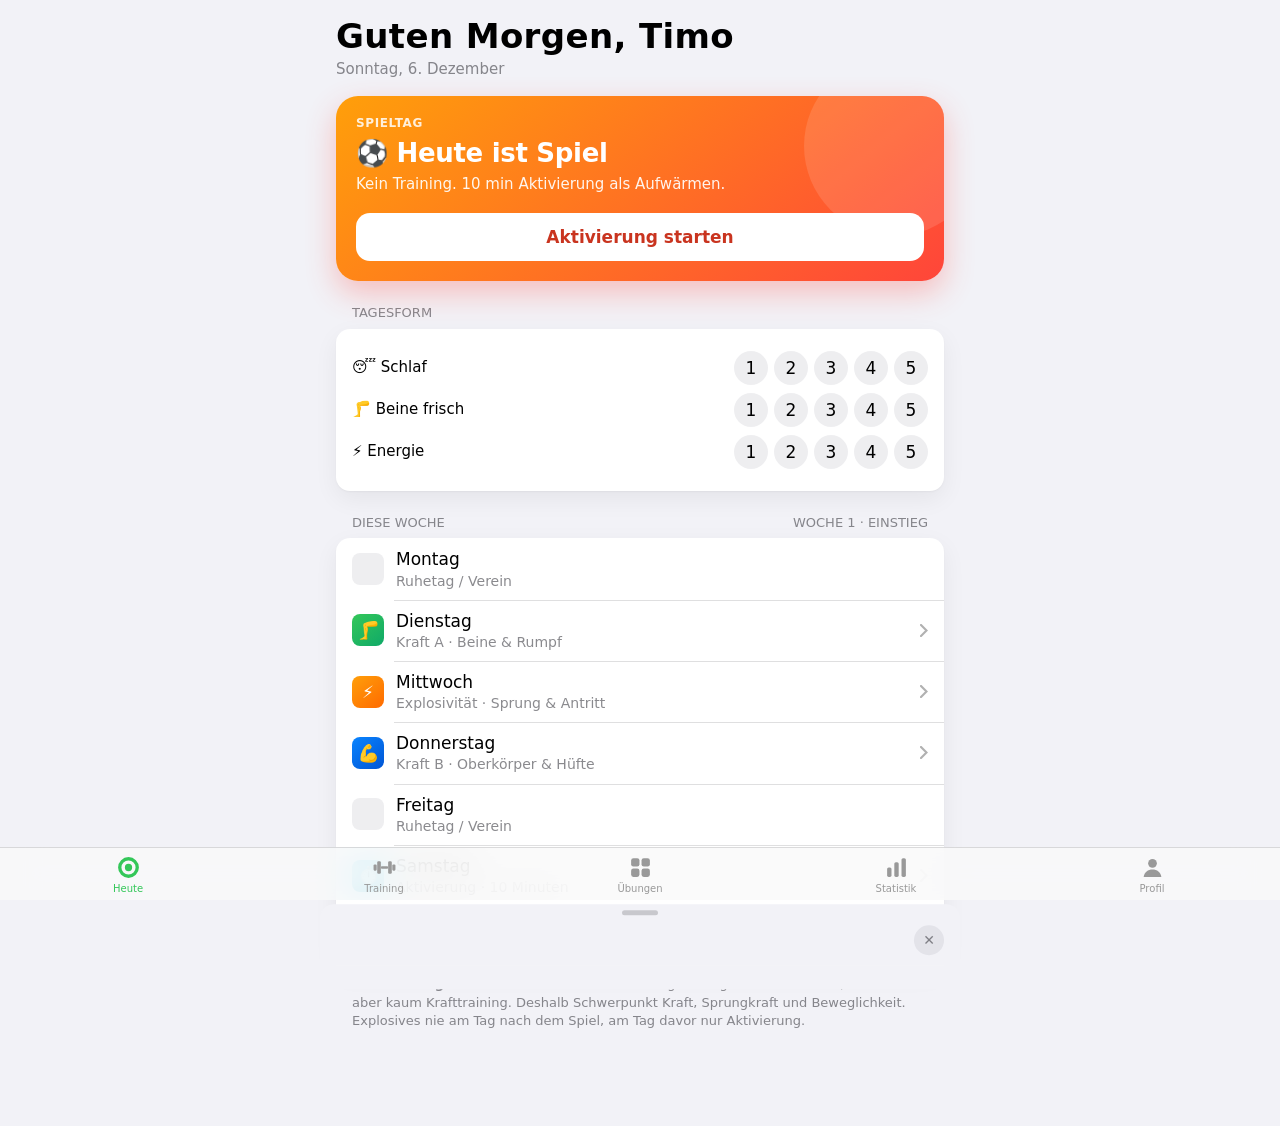
==== commit ad5adfbd: "Torwart Training 2.0: geführtes Training, Gewichte und Progression, Spieltag-Plan, Tagesform, Statis" ====
--- a/torwart-app/index.html
+++ b/torwart-app/index.html
@@ -2,210 +2,76 @@
 <html lang="de"><head>
 <meta charset="utf-8"><meta name="viewport" content="width=device-width,initial-scale=1,viewport-fit=cover">
 <meta name="theme-color" content="#F2F2F7" media="(prefers-color-scheme: light)"><meta name="theme-color" content="#000000" media="(prefers-color-scheme: dark)">
-<meta name="apple-mobile-web-app-capable" content="yes"><meta name="apple-mobile-web-app-status-bar-style" content="default">
-<title>Torwart Training</title><link rel="manifest" href="manifest.json"><link rel="apple-touch-icon" href="icon.svg">
-<style>
-:root{--bg:#F2F2F7;--cell:#FFFFFF;--tx:#000;--mu:rgba(60,60,67,.6);--sep:rgba(60,60,67,.18);--fill:rgba(118,118,128,.12);
- --ac:#34C759;--blue:#007AFF;--red:#FF3B30;--orange:#FF9500;--bar:rgba(249,249,249,.8);
- --skin:#E0A882;--shirt:#34C759;--shorts:#1C1C1E;--back:#C9CDD3;--eq:#3A3A3C;--eq2:#AEAEB2;--floor:#D1D1D6;--stage:#FFFFFF}
-@media (prefers-color-scheme:dark){:root:not([data-theme=light]){--bg:#000;--cell:#1C1C1E;--tx:#fff;--mu:rgba(235,235,245,.6);--sep:rgba(84,84,88,.6);--fill:rgba(118,118,128,.24);
- --ac:#30D158;--blue:#0A84FF;--red:#FF453A;--orange:#FF9F0A;--bar:rgba(22,22,22,.8);--shorts:#48484A;--back:#3A3A3C;--eq:#D1D1D6;--eq2:#636366;--floor:#38383A;--stage:#1C1C1E}}
-*{box-sizing:border-box;-webkit-tap-highlight-color:transparent}
-html,body{margin:0;background:var(--bg);color:var(--tx);font:17px/1.3 -apple-system,BlinkMacSystemFont,"SF Pro Text","Helvetica Neue",system-ui,sans-serif;-webkit-font-smoothing:antialiased}
-body{padding:env(safe-area-inset-top) 0 calc(90px + env(safe-area-inset-bottom))}
-button{font:inherit;color:inherit;border:0;background:none;cursor:pointer}
-.tab{display:none;padding:0 16px;max-width:640px;margin:0 auto}.tab.on{display:block;animation:fade .25s}
-@keyframes fade{from{opacity:0;transform:translateY(6px)}}
-h1{font-size:34px;font-weight:700;letter-spacing:.37px;margin:14px 0 2px}
-.sub{color:var(--mu);font-size:15px;margin-bottom:18px}
-.hd{font-size:13px;color:var(--mu);text-transform:uppercase;letter-spacing:-.08px;margin:22px 16px 7px}
-.ft{font-size:13px;color:var(--mu);margin:7px 16px 0;line-height:1.4}
-.grp{background:var(--cell);border-radius:12px;overflow:hidden}
-.row{display:flex;align-items:center;gap:12px;min-height:44px;padding:10px 16px;position:relative;width:100%;text-align:left}
-.row+.row::before{content:"";position:absolute;top:0;left:16px;right:0;border-top:.5px solid var(--sep)}
-.row .t{flex:1;min-width:0}.row .s{color:var(--mu);font-size:15px}.row .v{color:var(--mu)}
-.chev{width:8px;height:13px;flex:none;opacity:.35}
-.ico{width:30px;height:30px;border-radius:7px;display:grid;place-items:center;flex:none;color:#fff;font-size:16px}
-.hero{background:linear-gradient(135deg,#34C759,#0FA968);color:#fff;border-radius:20px;padding:20px;box-shadow:0 8px 24px rgba(52,199,89,.25)}
-.hero .k{font-size:13px;font-weight:600;text-transform:uppercase;opacity:.85}.hero .n{font-size:24px;font-weight:700;margin:4px 0}
-.hero .m{opacity:.9;font-size:15px}.hero button{margin-top:16px;background:#fff;color:#0B8A3E;font-weight:600;border-radius:12px;padding:12px;width:100%}
-.btn{display:block;width:100%;background:var(--ac);color:#fff;font-weight:600;border-radius:14px;padding:15px;text-align:center;text-decoration:none;margin-top:16px;font-size:17px}
-.btn.sec{background:var(--fill);color:var(--blue)}
-.seg{display:flex;background:var(--fill);border-radius:9px;padding:2px;margin:6px 0}
-.seg button{flex:1;padding:6px 4px;border-radius:7px;font-size:13px;font-weight:500}
-.seg button.on{background:var(--cell);box-shadow:0 3px 8px rgba(0,0,0,.12),0 3px 1px rgba(0,0,0,.04);font-weight:600}
-.lbl{font-size:15px;margin:12px 0 4px}
-.card-grid{display:grid;grid-template-columns:1fr 1fr;gap:12px}
-.tile{background:var(--cell);border-radius:16px;padding:14px;text-align:left;min-height:118px;display:flex;flex-direction:column}
-.tile .ico{margin-bottom:auto}.tile b{font-size:16px;margin-top:12px}.tile span{color:var(--mu);font-size:13px}
-.chk{width:26px;height:26px;border-radius:50%;border:2px solid var(--eq2);flex:none;display:grid;place-items:center;transition:.15s}
-.chk.on{background:var(--ac);border-color:var(--ac)}.chk.on::after{content:"";width:6px;height:11px;border:solid #fff;border-width:0 2.5px 2.5px 0;transform:translateY(-1px) rotate(45deg)}
-.done .t b{color:var(--mu);text-decoration:line-through}
-.pbar{height:6px;background:var(--fill);border-radius:3px;overflow:hidden;margin:4px 0 2px}.pbar i{display:block;height:100%;background:var(--ac);transition:width .3s}
-.ok{color:var(--ac);font-weight:600}
-nav{position:fixed;bottom:0;left:0;right:0;display:flex;background:var(--bar);backdrop-filter:saturate(180%) blur(20px);-webkit-backdrop-filter:saturate(180%) blur(20px);border-top:.5px solid var(--sep);padding:6px 0 calc(4px + env(safe-area-inset-bottom));z-index:5}
-nav button{flex:1;display:flex;flex-direction:column;align-items:center;gap:2px;font-size:10px;font-weight:500;color:#999}
-nav button.on{color:var(--ac)}nav svg{width:26px;height:26px}
-.sheet-bg{position:fixed;inset:0;background:rgba(0,0,0,.4);opacity:0;pointer-events:none;transition:.3s;z-index:8}
-.sheet{position:fixed;left:0;right:0;bottom:0;max-height:94vh;overflow-y:auto;background:var(--bg);border-radius:14px 14px 0 0;transform:translateY(100%);transition:transform .35s cubic-bezier(.2,.9,.3,1);z-index:9;padding:0 16px calc(24px + env(safe-area-inset-bottom));max-width:640px;margin:0 auto}
-.open .sheet-bg{opacity:1;pointer-events:auto}.open .sheet{transform:none}
-.grab{width:36px;height:5px;border-radius:3px;background:var(--eq2);margin:6px auto 4px}
-.sh-top{display:flex;align-items:center;justify-content:space-between;position:sticky;top:0;background:var(--bg);padding:6px 0 8px;z-index:1}
-.sh-top h2{font-size:22px;margin:0;font-weight:700}.x{width:30px;height:30px;border-radius:50%;background:var(--fill);color:var(--mu);font-size:15px;font-weight:700}
-.stage{background:var(--stage);border-radius:16px;padding:6px}
-svg.fig{width:100%;display:block}
-.fig .skin{stroke:var(--skin)}.fig .shirt{stroke:var(--shirt)}.fig .shorts{stroke:var(--shorts)}.fig .lb{stroke:var(--back)}.fig .head{fill:var(--skin)}
-.fig .shoe{stroke:var(--shorts)}.fig .shoe2{stroke:var(--back)}.fig .eq{fill:var(--eq);stroke:var(--eq)}.fig .eq2{fill:var(--eq2)}.fig .bg{fill:var(--stage)}
-.fig .mat{fill:#5AC8FA;opacity:.45}.fig .cab{stroke:var(--eq)}.fig .cone{fill:var(--orange)}.fig .ball{fill:var(--orange);stroke:none}
-.fig .floor{stroke:var(--floor);stroke-width:1}.fig .shadow{fill:var(--floor);opacity:.6}
-.pills{display:flex;gap:8px;flex-wrap:wrap;margin:12px 0 0}.pill{background:var(--fill);border-radius:20px;padding:5px 11px;font-size:13px;font-weight:600}
-.pill.g{background:rgba(52,199,89,.15);color:var(--ac)}
-ol.steps{list-style:none;counter-reset:s;margin:0;padding:0}
-ol.steps li{counter-increment:s;display:flex;gap:12px;padding:11px 16px;position:relative;font-size:16px}
-ol.steps li+li::before{content:"";position:absolute;top:0;left:52px;right:0;border-top:.5px solid var(--sep)}
-ol.steps li i{font-style:normal;flex:none;width:24px;height:24px;border-radius:50%;background:var(--ac);color:#fff;font-size:13px;font-weight:700;display:grid;place-items:center}
-.note{display:flex;gap:12px;padding:12px 16px;font-size:16px}.note .ico{width:26px;height:26px;font-size:14px}
-.ring{display:block;margin:20px auto;width:220px;height:220px}.ring text{font-size:44px;font-weight:600;fill:var(--tx);font-variant-numeric:tabular-nums}
-.stat{display:grid;grid-template-columns:repeat(3,1fr);gap:12px}.stat div{background:var(--cell);border-radius:14px;padding:12px}
-.stat b{display:block;font-size:26px;font-weight:700}.stat span{font-size:12px;color:var(--mu)}
-</style></head><body>
+<meta name="apple-mobile-web-app-capable" content="yes"><meta name="mobile-web-app-capable" content="yes"><meta name="apple-mobile-web-app-title" content="Torwart">
+<title>Torwart Training</title><link rel="manifest" href="manifest.json"><link rel="apple-touch-icon" href="icon.svg"><link rel="stylesheet" href="app.css">
+</head><body>
 
-<!-- PLAN -->
-<section class="tab on" id="t-plan">
- <h1>Heute</h1><div class="sub" id="dateline"></div>
- <div class="hero" id="hero"></div>
- <div class="hd">Diese Woche · <span id="wkname"></span></div><div class="grp" id="week"></div>
- <div class="hd">Einstellungen</div>
- <div class="grp" style="padding:4px 16px 12px">
+<section class="tab on" id="t-today">
+ <h1 id="hello">Heute</h1><div class="sub" id="dateline"></div>
+ <div id="hero"></div>
+ <div class="hd"><span>Tagesform</span><span id="rdyScore"></span></div><div class="grp ready" id="ready"></div>
+ <div class="hd"><span>Diese Woche</span><span id="wkname"></span></div><div class="grp" id="week"></div>
+ <div class="ft" id="note"></div>
+</section>
+
+<section class="tab" id="t-plan">
+ <h1>Training</h1><div class="sub">Wähle eine Einheit – frei oder aus dem Plan</div>
+ <div class="seg" id="s-len"></div>
+ <div class="tiles" id="tiles" style="margin-top:12px"></div>
+</section>
+
+<section class="tab" id="t-lib">
+ <h1>Übungen</h1><div class="sub" id="libcount"></div>
+ <div class="search"><svg viewBox="0 0 16 16"><circle cx="7" cy="7" r="5.5" stroke="currentColor" stroke-width="2" fill="none"/><path d="M11 11l4 4" stroke="currentColor" stroke-width="2"/></svg><input id="q" placeholder="Suchen" autocomplete="off"></div>
+ <div class="chips" id="cats"></div>
+ <div class="grp" id="lib" style="margin-top:10px"></div>
+</section>
+
+<section class="tab" id="t-stats">
+ <h1>Statistik</h1><div class="sub">Dein Fortschritt</div>
+ <div class="grp rings" id="rings"></div>
+ <div class="hd2">Überblick</div><div class="kpis" id="kpis"></div>
+ <div class="hd2">Einheiten pro Woche</div><div class="grp chart" id="chart"></div>
+ <div class="hd2">Bestleistungen</div><div class="grp np" id="prs"></div>
+ <div class="hd2">Verlauf</div><div class="grp" id="log"></div>
+</section>
+
+<section class="tab" id="t-prof">
+ <h1>Profil</h1><div class="sub">Einstellungen & Plan</div>
+ <div class="grp np">
+  <div class="row"><div class="t">Name</div><input class="txt" id="pName" placeholder="Dein Name"></div>
+  <div class="row"><div class="t">Spieltag</div><select class="sel" id="pGame"></select></div>
+ </div>
+ <div class="ft">Der Plan richtet sich nach deinem Spieltag: Kraft früh in der Woche, kurz vor dem Spiel nur Aktivierung.</div>
+ <div class="hd"><span>Training</span></div>
+ <div class="grp" style="padding:4px 16px 14px">
   <div class="lbl">Trainingsort</div><div class="seg" id="s-eq"></div>
   <div class="lbl">Einheiten pro Woche</div><div class="seg" id="s-days"></div>
   <div class="lbl">Woche im 4-Wochen-Block</div><div class="seg" id="s-week"></div>
  </div>
- <div class="ft" id="note"></div>
-</section>
-
-<!-- EINHEITEN -->
-<section class="tab" id="t-pick">
- <h1>Einheiten</h1><div class="sub">Freies Training – unabhängig vom Plan</div>
- <div class="seg" id="s-len" style="margin-bottom:14px"></div>
- <div class="card-grid" id="tiles"></div>
- <div class="hd">Alle Übungen</div><div class="grp" id="lib"></div>
-</section>
-
-<!-- TRAINING -->
-<section class="tab" id="t-run">
- <h1 id="runtitle">Training</h1><div class="sub" id="runsub">Keine Einheit aktiv. Starte eine im Plan oder unter „Einheiten“.</div>
- <div id="prog"></div>
- <div class="grp" id="exlist"></div>
- <button class="btn" id="finish" style="display:none">Einheit abschließen</button>
-</section>
-
-<!-- VERLAUF -->
-<section class="tab" id="t-log">
- <h1>Verlauf</h1><div class="sub">Deine Einheiten</div>
- <div class="stat" id="stats"></div>
- <div class="hd">Zuletzt</div><div class="grp" id="log"></div>
+ <div class="ft" id="blockinfo"></div>
+ <div class="hd"><span>Daten</span></div>
+ <div class="grp np">
+  <button class="row" id="exp"><div class="t" style="color:var(--blue)">Backup exportieren</div></button>
+  <label class="row"><div class="t" style="color:var(--blue)">Backup importieren</div><input type="file" id="imp" accept=".json,application/json" hidden></label>
+  <button class="row" id="reset"><div class="t" style="color:var(--red)">Alle Daten löschen</div></button>
+ </div>
+ <div class="ft">Deine Daten bleiben nur auf diesem Gerät. Exportiere regelmäßig ein Backup.</div>
+ <div class="ft" style="text-align:center;margin:28px 0">Torwart Training · Version 2.0</div>
 </section>
 
 <div id="sheet"><div class="sheet-bg" onclick="closeSheet()"></div><div class="sheet"><div class="grab"></div>
  <div class="sh-top"><h2 id="shT"></h2><button class="x" onclick="closeSheet()">✕</button></div><div id="shB"></div></div></div>
 
+<div class="pl" id="player"></div>
+<div class="toast" id="toast"></div>
+
 <nav>
- <button data-t="plan" class="on"><svg viewBox="0 0 24 24" fill="currentColor"><path d="M7 2a1 1 0 0 1 1 1v1h8V3a1 1 0 1 1 2 0v1h1a3 3 0 0 1 3 3v12a3 3 0 0 1-3 3H5a3 3 0 0 1-3-3V7a3 3 0 0 1 3-3h1V3a1 1 0 0 1 1-1Zm13 8H4v9a1 1 0 0 0 1 1h14a1 1 0 0 0 1-1v-9Z"/></svg>Plan</button>
- <button data-t="pick"><svg viewBox="0 0 24 24" fill="currentColor"><rect x="3" y="3" width="8" height="8" rx="2"/><rect x="13" y="3" width="8" height="8" rx="2"/><rect x="3" y="13" width="8" height="8" rx="2"/><rect x="13" y="13" width="8" height="8" rx="2"/></svg>Einheiten</button>
- <button data-t="run"><svg viewBox="0 0 24 24" fill="currentColor"><circle cx="14" cy="4" r="2.2"/><path d="M9.5 8.2 13 7l3 3.2 3 .8-.5 1.9-3.6-1-1.4-1.4-1.1 3.4 2.6 2.3V21h-2v-4.8l-2.8-2.3-1 3.6L5 21l-1.5-1.3 3-4.2L8 10.5 6.5 11.4 5.5 14l-1.9-.7 1.4-3.6Z"/></svg>Training</button>
- <button data-t="log"><svg viewBox="0 0 24 24" fill="currentColor"><rect x="3" y="12" width="4" height="9" rx="1.5"/><rect x="10" y="7" width="4" height="14" rx="1.5"/><rect x="17" y="3" width="4" height="18" rx="1.5"/></svg>Verlauf</button>
+ <button data-t="today" class="on"><svg viewBox="0 0 24 24" fill="currentColor"><path d="M12 2a10 10 0 1 1 0 20 10 10 0 0 1 0-20Zm0 3.2a6.8 6.8 0 1 0 0 13.6 6.8 6.8 0 0 0 0-13.6Zm0 3.3a3.5 3.5 0 1 1 0 7 3.5 3.5 0 0 1 0-7Z"/></svg>Heute</button>
+ <button data-t="plan"><svg viewBox="0 0 24 24" fill="currentColor"><rect x="1.5" y="9" width="3" height="6" rx="1"/><rect x="5" y="6" width="3.5" height="12" rx="1.2"/><rect x="8.5" y="10.8" width="7" height="2.4" rx="1"/><rect x="15.5" y="6" width="3.5" height="12" rx="1.2"/><rect x="19.5" y="9" width="3" height="6" rx="1"/></svg>Training</button>
+ <button data-t="lib"><svg viewBox="0 0 24 24" fill="currentColor"><rect x="3" y="3" width="8" height="8" rx="2.2"/><rect x="13" y="3" width="8" height="8" rx="2.2"/><rect x="3" y="13" width="8" height="8" rx="2.2"/><rect x="13" y="13" width="8" height="8" rx="2.2"/></svg>Übungen</button>
+ <button data-t="stats"><svg viewBox="0 0 24 24" fill="currentColor"><rect x="3" y="12" width="4.2" height="9" rx="1.5"/><rect x="9.9" y="7" width="4.2" height="14" rx="1.5"/><rect x="16.8" y="3" width="4.2" height="18" rx="1.5"/></svg>Statistik</button>
+ <button data-t="prof"><svg viewBox="0 0 24 24" fill="currentColor"><circle cx="12" cy="8" r="4.2"/><path d="M3.5 21c.6-4.5 4.2-7 8.5-7s7.9 2.5 8.5 7Z"/></svg>Profil</button>
 </nav>
-
-<script src="data.js"></script><script src="anim.js"></script>
-<script>
-const G={gob:'Goblet Squat mit Rucksack',ohp:'Pike Push-up',box:'Treppensprung'};
-const GX={kraftA:['thrust','legp'],kraftB:['lpull','add']};
-const T={
- kraftA:{n:'Kraft A',l:'Beine & Rumpf',i:'🦵',c:'#34C759',x:['gob','rdl','cop','lat','pall','side','calf'],w:'Absprungkraft und Stabilität.'},
- kraftB:{n:'Kraft B',l:'Oberkörper & Hüfte',i:'💪',c:'#007AFF',x:['bss','nord','push','row','ohp','dead','ytw'],w:'Rücken und Schultern für Abwürfe, Oberschenkel schützen.'},
- explo:{n:'Explosivität',l:'Sprung & Antritt',i:'⚡️',c:'#FF9500',x:['wgs','cmj','latb','box','mbt','dive','spr'],w:'Ausgeruht machen, 60–90 s Pause.'},
- react:{n:'Reaktion',l:'Hände & Füße',i:'🧤',c:'#AF52DE',x:['ladder','shuf','wall','drop','latb'],w:'Kurz und frisch – gut vor dem Vereinstraining.'},
- mob:{n:'Beweglichkeit',l:'Hüfte & Schulter',i:'🧘',c:'#5AC8FA',x:['ank','w90','cosk','frog','couch','pige','ham','tsp','shd'],w:'Mehr Reichweite bei Paraden.'},
- mobS:{n:'Mobility kurz',l:'10 Minuten',i:'⏱️',c:'#30B0C7',x:['wgs','w90','cosk','tsp','ank'],w:'Als Aufwärmen oder morgens.'},
- run:{n:'Lauf + Dehnen',l:'Grundlage',i:'🏃',c:'#FF2D55',x:['jog','frog','couch','ham'],w:'Grundlagenausdauer halten.'},
- hiit:{n:'Spielnahe Ausdauer',l:'Intervalle',i:'🔥',c:'#FF3B30',x:['wgs','int','spr','w90','cosk','tsp'],w:'Kurz, hart, wie im Spiel.'},
-};
-const PLAN={2:['kraftA',0,0,'kraftB',0,0,0],3:['kraftA',0,'explo',0,'kraftB',0,0],4:['kraftA',0,'explo',0,'kraftB','mob',0],5:['kraftA','mobS','explo',0,'kraftB','run',0]};
-const WD=['Montag','Dienstag','Mittwoch','Donnerstag','Freitag','Samstag','Sonntag'];
-const WK=[{n:'Einstieg',s:0,r:0},{n:'Mehr Volumen',s:1,r:0},{n:'Mehr Intensität',s:1,r:2},{n:'Entlastung',s:-1,r:-2}];
-const $=i=>document.getElementById(i);
-let S={days:3,eq:'gym',week:0,len:'normal',log:[],cur:null};
-try{Object.assign(S,JSON.parse(localStorage.getItem('gk')||'{}'))}catch(e){}
-const save=()=>{try{localStorage.setItem('gk',JSON.stringify(S))}catch(e){}};
-const CH='<svg class="chev" viewBox="0 0 8 13"><path d="M1 1l5.5 5.5L1 12" stroke="currentColor" stroke-width="2" fill="none" stroke-linecap="round"/></svg>';
-
-function ex(id){const b=X[id],g=S.eq=='gym'?GY[id]||{}:{};const o=Object.assign({},b,g);if(S.eq=='home'&&G[id])o.n=G[id];return o}
-function dose(id,short){let[s,r,u]=X[id].d,w=WK[S.week];
- if(u!='min'){s=Math.max(1,s+w.s-(short?1:0));r=Math.max(1,r+(u=='s'?w.r*5:w.r))}
- return{s,r,u,txt:`${s} × ${r}${u=='s'?' s':u=='min'?' min':''}`}}
-function ids(t,short){let a=T[t].x.slice();if(S.eq=='gym'&&GX[t])a.splice(1,0,...GX[t]);if(short)a=a.slice(0,Math.ceil(a.length*.6));return a}
-const mins=(t,short)=>Math.round(ids(t,short).reduce((m,id)=>{const d=dose(id,short);return m+(d.u=='min'?d.s*d.r:d.s*(d.u=='s'?d.r/60+1:1.5))},0)/5)*5;
-
-function seg(id,opts,key,cb){const el=$(id);el.innerHTML=opts.map(([v,l])=>`<button class="${S[key]==v?'on':''}" data-v="${v}">${l}</button>`).join('');
- el.querySelectorAll('button').forEach(b=>b.onclick=()=>{const v=b.dataset.v;S[key]=isNaN(v)?v:+v;save();seg(id,opts,key,cb);cb&&cb()})}
-const weekStart=()=>{const d=new Date();d.setHours(0,0,0,0);d.setDate(d.getDate()-((d.getDay()+6)%7));return+d};
-const doneOn=(t,i)=>S.log.some(l=>l.t==t&&l.ts>=weekStart()&&(new Date(l.ts).getDay()+6)%7==i);
-
-function renderPlan(){const p=PLAN[S.days],today=(new Date().getDay()+6)%7;
- $('dateline').textContent=new Date().toLocaleDateString('de-DE',{weekday:'long',day:'numeric',month:'long'});
- $('wkname').textContent='Woche '+(S.week+1)+' – '+WK[S.week].n;
- const t=p[today];let next=null;for(let k=1;k<7&&!next;k++)if(p[(today+k)%7])next=[(today+k)%7,p[(today+k)%7]];
- $('hero').innerHTML=t?`<div class="k">${doneOn(t,today)?'✓ Erledigt':'Heute dran'}</div><div class="n">${T[t].i} ${T[t].n} · ${T[t].l}</div><div class="m">${ids(t).length} Übungen · ca. ${mins(t)} min · ${S.eq=='gym'?'Fitnessstudio':'Zuhause'}</div><button onclick="start('${t}')">${doneOn(t,today)?'Nochmal starten':'Training starten'}</button>`
-  :`<div class="k">Ruhetag</div><div class="n">Erholung oder Vereinstraining</div><div class="m">Nächste Einheit: ${next?WD[next[0]]+' – '+T[next[1]].n:'–'}</div><button onclick="start('mobS')">10 min Mobility</button>`;
- $('week').innerHTML=p.map((t,i)=>`<button class="row" ${t?`onclick="start('${t}')"`:''}><div class="ico" style="background:${t?T[t].c:'var(--fill)'}">${t?T[t].i:''}</div><div class="t"><b style="font-weight:${i==today?700:400}">${WD[i]}</b><div class="s">${t?T[t].n+' · '+T[t].l:'Pause / Verein'}</div></div>${t?(doneOn(t,i)?'<span class="ok">✓</span>':CH):''}</button>`).join('');
- $('note').innerHTML='<b>Auf dich abgestimmt:</b> Laut Strava läufst du regelmäßig 5–10 km (~6:20 /km), machst aber kaum Krafttraining. Der Plan setzt deshalb auf Kraft, Sprungkraft und Beweglichkeit und hält deine Laufbasis. Explosiv-Einheiten nie am Tag nach einem Spiel. Bei Schmerzen Übung weglassen.'}
-
-function renderPick(){$('tiles').innerHTML=Object.entries(T).map(([k,t])=>`<button class="tile" onclick="preview('${k}')"><div class="ico" style="background:${t.c}">${t.i}</div><b>${t.n}</b><span>${t.l} · ${mins(k,S.len=='short')} min</span></button>`).join('');
- $('lib').innerHTML=Object.keys(X).filter(id=>S.eq=='gym'||!['thrust','lpull','add','legp'].includes(id)).sort((a,b)=>ex(a).n.localeCompare(ex(b).n)).map(id=>`<button class="row" onclick="detail('${id}')"><div class="t">${ex(id).n}<div class="s">${ex(id).e}</div></div>${CH}</button>`).join('')}
-function preview(t){const sh=S.len=='short';openSheet(T[t].i+' '+T[t].n,`<div class="sub" style="margin:0 0 12px">${T[t].w} · ca. ${mins(t,sh)} min</div><div class="grp">${ids(t,sh).map(id=>`<button class="row" onclick="detail('${id}')"><div class="t">${ex(id).n}<div class="s">${dose(id,sh).txt}</div></div>${CH}</button>`).join('')}</div><button class="btn" onclick="closeSheet();start('${t}',${sh})">Einheit starten</button>`)}
-
-function start(t,short){S.cur={t,short:!!short,done:[]};save();renderRun();show('run')}
-function renderRun(){const c=S.cur;if(!c||!T[c.t]){$('runtitle').textContent='Training';$('prog').innerHTML='';$('exlist').innerHTML='';$('finish').style.display='none';return}
- const L=ids(c.t,c.short);$('runtitle').textContent=T[c.t].n;$('runsub').textContent=T[c.t].l+' · Woche '+(S.week+1)+' – '+WK[S.week].n;
- $('prog').innerHTML=`<div class="pbar"><i style="width:${c.done.length/L.length*100}%"></i></div><div class="ft" style="margin:4px 0 14px">${c.done.length} von ${L.length} erledigt · Tippe auf eine Übung für Anleitung & Animation</div>`;
- $('exlist').innerHTML=L.map((id,k)=>{const dn=c.done.includes(k);return `<div class="row${dn?' done':''}"><button class="chk${dn?' on':''}" onclick="tick(${k})" aria-label="erledigt"></button><button class="t" style="text-align:left" onclick="detail('${id}',${k})"><b style="font-weight:500">${ex(id).n}</b><div class="s">${dose(id,c.short).txt} · ${ex(id).e.split(/[,(]/)[0]}</div></button>${CH}</div>`}).join('');
- $('finish').style.display='block'}
-function tick(k){const c=S.cur;c.done=c.done.includes(k)?c.done.filter(x=>x!=k):[...c.done,k];save();renderRun();navigator.vibrate&&navigator.vibrate(10)}
-$('finish').onclick=()=>{const c=S.cur;S.log.push({t:c.t,ts:Date.now(),n:c.done.length});S.cur=null;save();renderRun();renderPlan();renderLog();show('log')};
-
-function detail(id,k){const e=ex(id),d=dose(id,S.cur?.short),steps=e.s.split('|');
- const timed=d.u=='s'||d.u=='min';
- openSheet(e.n,`<div class="stage" id="anim"></div>
- <div class="pills"><span class="pill g">${d.txt}</span><span class="pill">${timed?'Pause 30 s':'Pause 60–90 s'}</span></div>
- <div class="hd">Ausrüstung</div><div class="grp"><div class="note"><div class="ico" style="background:var(--eq2)">🏋️</div><div>${e.e}</div></div></div>
- <div class="hd">So geht's</div><div class="grp"><ol class="steps">${steps.map((s,i)=>`<li><i>${i+1}</i><span>${s}</span></li>`).join('')}</ol></div>
- <div class="hd">Achte auf</div><div class="grp"><div class="note"><div class="ico" style="background:var(--orange)">!</div><div>${e.f}</div></div></div>
- <div class="hd">Warum als Torwart</div><div class="grp"><div class="note"><div class="ico" style="background:var(--ac)">🧤</div><div>${e.w}</div></div></div>
- <button class="btn" onclick="timer(${timed?(d.u=='min'?d.r*60:d.r):75},'${timed?'Belastung':'Satzpause'}')">${timed?'Timer starten ('+(d.u=='min'?d.r+' min':d.r+' s')+')':'Satzpause 75 s'}</button>
- ${k!=null&&!S.cur.done.includes(k)?`<button class="btn sec" onclick="tick(${k});closeSheet()">Als erledigt markieren</button>`:''}
- <a class="btn sec" target="_blank" rel="noopener" href="https://www.youtube.com/results?search_query=${encodeURIComponent(e.n+' Ausführung')}">Video auf YouTube ansehen</a>`);
- playAnim(id,$('anim'),e.p)}
-
-let iv;function timer(sec,label){stopAnim();let n=sec;const C=2*Math.PI*96;
- openSheet(label,`<svg class="ring" viewBox="0 0 220 220"><circle cx="110" cy="110" r="96" fill="none" stroke="var(--fill)" stroke-width="12"/><circle id="arc" cx="110" cy="110" r="96" fill="none" stroke="var(--ac)" stroke-width="12" stroke-linecap="round" transform="rotate(-90 110 110)" stroke-dasharray="${C}" stroke-dashoffset="0" style="transition:stroke-dashoffset 1s linear"/><text id="tn" x="110" y="126" text-anchor="middle"></text></svg><button class="btn" onclick="closeSheet()">Fertig</button>`);
- const up=()=>{$('tn').textContent=n>=60?Math.floor(n/60)+':'+String(n%60).padStart(2,'0'):n;$('arc').setAttribute('stroke-dashoffset',C*(1-n/sec))};up();clearInterval(iv);
- iv=setInterval(()=>{n--;up();if(n<=0){clearInterval(iv);$('tn').textContent='✓';navigator.vibrate&&navigator.vibrate([300,100,300])}},1000)}
-
-function renderLog(){const L=S.log,ws=weekStart(),wk=L.filter(l=>l.ts>=ws).length;let streak=0;
- for(let w=0;w<200;w++){const a=ws-w*6048e5;if(L.some(l=>l.ts>=a&&l.ts<a+6048e5))streak++;else if(w>0)break}
- $('stats').innerHTML=`<div><b>${wk}/${PLAN[S.days].filter(Boolean).length}</b><span>Diese Woche</span></div><div><b>${streak}</b><span>Wochen in Folge</span></div><div><b>${L.length}</b><span>Gesamt</span></div>`;
- $('log').innerHTML=L.length?L.slice(-25).reverse().map(l=>{const t=T[l.t]||{n:l.t,i:'',c:'var(--fill)',l:''};return `<div class="row"><div class="ico" style="background:${t.c}">${t.i}</div><div class="t">${t.n}<div class="s">${new Date(l.ts).toLocaleDateString('de-DE',{weekday:'short',day:'numeric',month:'short'})} · ${l.n} Übungen</div></div></div>`}).join(''):'<div class="row"><div class="t s">Noch keine Einheit – leg los!</div></div>'}
-
-function openSheet(t,html){$('shT').textContent=t;$('shB').innerHTML=html;$('sheet').classList.add('open');document.querySelector('.sheet').scrollTop=0}
-function closeSheet(){$('sheet').classList.remove('open');stopAnim();clearInterval(iv)}
-function show(t){document.querySelectorAll('.tab').forEach(e=>e.classList.toggle('on',e.id=='t-'+t));document.querySelectorAll('nav button').forEach(b=>b.classList.toggle('on',b.dataset.t==t));scrollTo(0,0)}
-document.querySelectorAll('nav button').forEach(b=>b.onclick=()=>show(b.dataset.t));
-const all=()=>{renderPlan();renderPick();renderRun();renderLog()};
-seg('s-eq',[['gym','🏋️ Fitnessstudio'],['home','🏠 Zuhause']],'eq',all);
-seg('s-days',[[2,'2'],[3,'3'],[4,'4'],[5,'5']],'days',all);
-seg('s-week',WK.map((w,i)=>[i,String(i+1)]),'week',all);
-seg('s-len',[['normal','Normal'],['short','Kurz']],'len',renderPick);
-all();
-try{if('serviceWorker'in navigator&&location.protocol.startsWith('http'))navigator.serviceWorker.register('sw.js').catch(()=>{})}catch(e){}
-</script></body></html>
+<script src="data.js"></script><script src="anim.js"></script><script src="app.js"></script>
+</body></html>
--- a/torwart-app/app.css
+++ b/torwart-app/app.css
@@ -0,0 +1,109 @@
+:root{--bg:#F2F2F7;--cell:#FFFFFF;--cell2:#F7F7FA;--tx:#000;--mu:rgba(60,60,67,.6);--sep:rgba(60,60,67,.16);--fill:rgba(118,118,128,.12);
+ --ac:#34C759;--ac2:#0FA968;--blue:#007AFF;--red:#FF3B30;--orange:#FF9500;--purple:#AF52DE;--bar:rgba(249,249,249,.82);
+ --skin:#E0A882;--shirt:#34C759;--shorts:#1C1C1E;--back:#C9CDD3;--eq:#3A3A3C;--eq2:#AEAEB2;--floor:#D1D1D6;--stage:#FFFFFF;--shadow:0 1px 2px rgba(0,0,0,.04),0 8px 24px rgba(0,0,0,.06)}
+@media (prefers-color-scheme:dark){:root:not([data-theme=light]){--bg:#000;--cell:#1C1C1E;--cell2:#2C2C2E;--tx:#fff;--mu:rgba(235,235,245,.6);--sep:rgba(84,84,88,.55);--fill:rgba(118,118,128,.24);
+ --ac:#30D158;--blue:#0A84FF;--red:#FF453A;--orange:#FF9F0A;--purple:#BF5AF2;--bar:rgba(18,18,18,.82);--shorts:#48484A;--back:#3A3A3C;--eq:#D1D1D6;--eq2:#636366;--floor:#38383A;--stage:#1C1C1E;--shadow:none}}
+*{box-sizing:border-box;-webkit-tap-highlight-color:transparent}
+html,body{margin:0;background:var(--bg);color:var(--tx);font:17px/1.3 -apple-system,BlinkMacSystemFont,"SF Pro Text","Helvetica Neue",system-ui,sans-serif;-webkit-font-smoothing:antialiased;overscroll-behavior-y:none}
+body{padding:env(safe-area-inset-top) 0 calc(96px + env(safe-area-inset-bottom))}
+button,input,select{font:inherit;color:inherit;border:0;background:none}button{cursor:pointer}
+.tab{display:none;padding:0 16px;max-width:640px;margin:0 auto}.tab.on{display:block;animation:fade .3s ease}
+@keyframes fade{from{opacity:0;transform:translateY(8px)}}
+h1{font-size:34px;font-weight:700;letter-spacing:.37px;margin:14px 0 2px}
+.sub{color:var(--mu);font-size:15px;margin-bottom:16px}
+.hd{font-size:13px;color:var(--mu);text-transform:uppercase;margin:24px 16px 7px;display:flex;justify-content:space-between}
+.hd2{font-size:22px;font-weight:700;margin:26px 0 10px}
+.ft{font-size:13px;color:var(--mu);margin:8px 16px 0;line-height:1.4}
+.grp{background:var(--cell);border-radius:14px;overflow:hidden;box-shadow:var(--shadow)}
+.row{display:flex;align-items:center;gap:12px;min-height:46px;padding:10px 16px;position:relative;width:100%;text-align:left}
+.row+.row::before{content:"";position:absolute;top:0;left:58px;right:0;border-top:.5px solid var(--sep)}
+.row.np+.row::before,.np .row+.row::before{left:16px}
+.row .t{flex:1;min-width:0}.row .s{color:var(--mu);font-size:14px;margin-top:1px}.row .v{color:var(--mu);font-size:16px}
+.chev{width:8px;height:13px;flex:none;opacity:.3}
+.ico{width:32px;height:32px;border-radius:8px;display:grid;place-items:center;flex:none;color:#fff;font-size:17px}
+.hero{position:relative;overflow:hidden;color:#fff;border-radius:22px;padding:20px;background:linear-gradient(140deg,#30D158 0%,#0FA968 55%,#06805A 100%);box-shadow:0 12px 30px rgba(15,169,104,.3)}
+.hero::after{content:"";position:absolute;right:-40px;top:-40px;width:180px;height:180px;border-radius:50%;background:rgba(255,255,255,.12)}
+.hero.rest{background:linear-gradient(140deg,#5E5CE6,#3634A3);box-shadow:0 12px 30px rgba(94,92,230,.3)}
+.hero.game{background:linear-gradient(140deg,#FF9F0A,#FF453A);box-shadow:0 12px 30px rgba(255,69,58,.3)}
+.hero .k{font-size:12px;font-weight:700;text-transform:uppercase;letter-spacing:.6px;opacity:.85}.hero .n{font-size:26px;font-weight:800;margin:6px 0 4px;letter-spacing:-.3px}
+.hero .m{opacity:.92;font-size:15px}.hero .acts{display:flex;gap:10px;margin-top:18px;position:relative;z-index:1}
+.hero .acts button{flex:1;background:#fff;color:#0B6E44;font-weight:700;border-radius:14px;padding:13px}
+.hero.rest .acts button{color:#3634A3}.hero.game .acts button{color:#C9341F}
+.hero .acts button.gh{background:rgba(255,255,255,.2);color:#fff;flex:0 0 auto;padding:13px 16px}
+.btn{display:block;width:100%;background:var(--ac);color:#fff;font-weight:700;border-radius:14px;padding:16px;text-align:center;text-decoration:none;margin-top:14px;font-size:17px;transition:transform .1s}
+.btn:active,.tile:active,.hero button:active{transform:scale(.97)}
+.btn.sec{background:var(--fill);color:var(--blue)}.btn.red{background:var(--fill);color:var(--red)}
+.seg{display:flex;background:var(--fill);border-radius:9px;padding:2px;margin:6px 0}
+.seg button{flex:1;padding:7px 4px;border-radius:7px;font-size:13px;font-weight:500;transition:.2s}
+.seg button.on{background:var(--cell);box-shadow:0 3px 8px rgba(0,0,0,.12),0 3px 1px rgba(0,0,0,.04);font-weight:600}
+.lbl{font-size:15px;margin:14px 0 4px}
+.tiles{display:grid;grid-template-columns:1fr 1fr;gap:12px}
+.tile{border-radius:18px;padding:14px;text-align:left;min-height:124px;display:flex;flex-direction:column;color:#fff;position:relative;overflow:hidden;transition:transform .1s}
+.tile .e{font-size:26px}.tile b{font-size:17px;margin-top:auto}.tile span{opacity:.85;font-size:13px}
+.tile::after{content:"";position:absolute;right:-24px;bottom:-24px;width:90px;height:90px;border-radius:50%;background:rgba(255,255,255,.14)}
+.ok{color:var(--ac);font-weight:700}
+.chips{display:flex;gap:8px;overflow-x:auto;padding:2px 0 4px;scrollbar-width:none}.chips::-webkit-scrollbar{display:none}
+.chip{flex:none;padding:7px 14px;border-radius:18px;background:var(--cell);font-size:14px;font-weight:600;box-shadow:var(--shadow)}
+.chip.on{background:var(--tx);color:var(--bg)}
+.search{display:flex;align-items:center;gap:6px;background:var(--fill);border-radius:10px;padding:8px 10px;margin-bottom:12px}
+.search input{flex:1;outline:0;font-size:17px}.search svg{width:16px;opacity:.5}
+nav{position:fixed;bottom:0;left:0;right:0;display:flex;background:var(--bar);backdrop-filter:saturate(180%) blur(20px);-webkit-backdrop-filter:saturate(180%) blur(20px);border-top:.5px solid var(--sep);padding:6px 0 calc(4px + env(safe-area-inset-bottom));z-index:5}
+nav button{flex:1;display:flex;flex-direction:column;align-items:center;gap:2px;font-size:10px;font-weight:500;color:#999}
+nav button.on{color:var(--ac)}nav svg{width:25px;height:25px}
+/* Sheets */
+.sheet-bg{position:fixed;inset:0;background:rgba(0,0,0,.4);opacity:0;pointer-events:none;transition:.3s;z-index:20}
+.sheet{position:fixed;left:0;right:0;bottom:0;max-height:93vh;overflow-y:auto;background:var(--bg);border-radius:14px 14px 0 0;transform:translateY(105%);transition:transform .4s cubic-bezier(.2,.9,.25,1);z-index:21;padding:0 16px calc(24px + env(safe-area-inset-bottom));max-width:640px;margin:0 auto}
+.open .sheet-bg{opacity:1;pointer-events:auto}.open .sheet{transform:none}
+.grab{width:36px;height:5px;border-radius:3px;background:var(--eq2);margin:6px auto 4px;opacity:.6}
+.sh-top{display:flex;align-items:center;justify-content:space-between;gap:10px;position:sticky;top:0;background:var(--bg);padding:6px 0 10px;z-index:1}
+.sh-top h2{font-size:22px;margin:0;font-weight:700}.x{width:30px;height:30px;flex:none;border-radius:50%;background:var(--fill);color:var(--mu);font-size:14px;font-weight:800}
+.stage{background:var(--stage);border-radius:18px;padding:6px;box-shadow:var(--shadow)}
+svg.fig{width:100%;display:block}
+.fig .skin{stroke:var(--skin)}.fig .shirt{stroke:var(--shirt)}.fig .shorts{stroke:var(--shorts)}.fig .lb{stroke:var(--back)}.fig .head{fill:var(--skin)}
+.fig .shoe{stroke:var(--shorts)}.fig .shoe2{stroke:var(--back)}.fig .eq{fill:var(--eq);stroke:var(--eq)}.fig .eq2{fill:var(--eq2)}.fig .bg{fill:var(--stage)}
+.fig .mat{fill:#5AC8FA;opacity:.45}.fig .cab{stroke:var(--eq)}.fig .cone{fill:var(--orange)}.fig .ball{fill:var(--orange);stroke:none}
+.fig .floor{stroke:var(--floor);stroke-width:1}.fig .shadow{fill:var(--floor);opacity:.6}
+.pills{display:flex;gap:8px;flex-wrap:wrap;margin:12px 0 0}.pill{background:var(--fill);border-radius:20px;padding:5px 11px;font-size:13px;font-weight:600}
+.pill.g{background:rgba(52,199,89,.16);color:var(--ac)}.pill.o{background:rgba(255,149,0,.16);color:var(--orange)}
+ol.steps{list-style:none;margin:0;padding:0}
+ol.steps li{display:flex;gap:12px;padding:11px 16px;position:relative;font-size:16px}
+ol.steps li+li::before{content:"";position:absolute;top:0;left:52px;right:0;border-top:.5px solid var(--sep)}
+ol.steps li i{font-style:normal;flex:none;width:24px;height:24px;border-radius:50%;background:var(--ac);color:#fff;font-size:13px;font-weight:700;display:grid;place-items:center}
+.note{display:flex;gap:12px;padding:12px 16px;font-size:16px}.note .ico{width:28px;height:28px;font-size:14px}
+/* Statistik */
+.rings{display:flex;align-items:center;gap:18px;padding:18px}
+.rings svg{width:120px;height:120px;flex:none}
+.leg div{margin:4px 0}.leg b{font-size:20px;display:block}.leg span{font-size:12px;font-weight:700;text-transform:uppercase}
+.kpis{display:grid;grid-template-columns:1fr 1fr;gap:12px}.kpi{background:var(--cell);border-radius:16px;padding:14px;box-shadow:var(--shadow)}
+.kpi span{font-size:13px;color:var(--mu);font-weight:600}.kpi b{display:block;font-size:28px;font-weight:700;margin-top:4px;letter-spacing:-.4px}.kpi small{font-size:15px;color:var(--mu);font-weight:600}
+.chart{padding:16px}.chart svg{width:100%;display:block}
+/* Readiness */
+.ready{padding:14px 16px}.ready .q{display:flex;align-items:center;justify-content:space-between;margin:8px 0}
+.ready .q span{font-size:15px}.dots{display:flex;gap:6px}.dots button{width:34px;height:34px;border-radius:50%;background:var(--fill);font-size:17px}
+.dots button.on{background:var(--ac);transform:scale(1.08)}
+/* Player */
+.pl{position:fixed;inset:0;background:var(--bg);z-index:30;display:none;flex-direction:column;padding:calc(env(safe-area-inset-top) + 8px) 16px calc(16px + env(safe-area-inset-bottom));overflow-y:auto}
+.pl.on{display:flex;animation:up .35s cubic-bezier(.2,.9,.25,1)}@keyframes up{from{transform:translateY(40px);opacity:0}}
+.pl-top{display:flex;align-items:center;gap:10px;max-width:640px;width:100%;margin:0 auto}
+.pl-top .tt{flex:1;text-align:center;font-weight:600;font-size:15px}.pl-top .tt small{display:block;color:var(--mu);font-weight:500;font-variant-numeric:tabular-nums}
+.segs{display:flex;gap:3px;margin:12px auto 14px;max-width:640px;width:100%}.segs i{flex:1;height:4px;border-radius:2px;background:var(--fill)}.segs i.d{background:var(--ac)}.segs i.c{background:var(--tx)}
+.pl-body{max-width:640px;width:100%;margin:0 auto;flex:1;display:flex;flex-direction:column}
+.pl h3{font-size:28px;font-weight:800;margin:16px 0 2px;letter-spacing:-.3px}
+.setinfo{color:var(--mu);font-size:16px}.setinfo b{color:var(--tx)}
+.hint{margin-top:10px;font-size:14px;padding:10px 12px;border-radius:12px;background:var(--fill)}.hint.up{background:rgba(52,199,89,.15);color:var(--ac);font-weight:600}
+.inputs{display:grid;grid-template-columns:1fr 1fr;gap:12px;margin-top:14px}
+.step{background:var(--cell);border-radius:16px;padding:10px;text-align:center;box-shadow:var(--shadow)}
+.step label{font-size:12px;font-weight:700;color:var(--mu);text-transform:uppercase}
+.step .sv{display:flex;align-items:center;justify-content:space-between;margin-top:4px}
+.step .sv button{width:38px;height:38px;border-radius:50%;background:var(--fill);font-size:22px;font-weight:600;color:var(--ac)}
+.step input{width:70px;text-align:center;font-size:28px;font-weight:700;outline:0;font-variant-numeric:tabular-nums}
+.setlist{display:flex;gap:6px;flex-wrap:wrap;margin-top:12px}.setlist span{font-size:13px;padding:4px 9px;border-radius:10px;background:rgba(52,199,89,.15);color:var(--ac);font-weight:600}
+.pl-foot{display:flex;justify-content:space-between;margin-top:12px}.pl-foot button{color:var(--blue);font-size:16px;padding:8px 4px}
+.big-ring{display:block;margin:10px auto;width:240px;height:240px}.big-ring text{fill:var(--tx);font-weight:700;font-variant-numeric:tabular-nums}
+.rpe{display:grid;grid-template-columns:repeat(5,1fr);gap:8px;margin-top:10px}.rpe button{background:var(--cell);border-radius:12px;padding:10px 0;font-weight:700;box-shadow:var(--shadow)}.rpe button.on{background:var(--ac);color:#fff}
+.sum{display:grid;grid-template-columns:repeat(3,1fr);gap:10px;margin:16px 0}.sum div{background:var(--cell);border-radius:14px;padding:12px;text-align:center;box-shadow:var(--shadow)}
+.sum b{display:block;font-size:24px}.sum span{font-size:12px;color:var(--mu)}
+.toast{white-space:nowrap;position:fixed;left:50%;top:calc(env(safe-area-inset-top) + 12px);transform:translate(-50%,-120px);background:var(--cell);box-shadow:0 8px 30px rgba(0,0,0,.2);border-radius:20px;padding:10px 18px;font-weight:600;font-size:15px;z-index:40;transition:transform .4s cubic-bezier(.2,.9,.25,1)}
+.toast.on{transform:translate(-50%,0)}
+input.txt{width:100%;text-align:right;outline:0;color:var(--mu)}
+select.sel{color:var(--mu);text-align:right;outline:0;appearance:none;-webkit-appearance:none;direction:rtl}
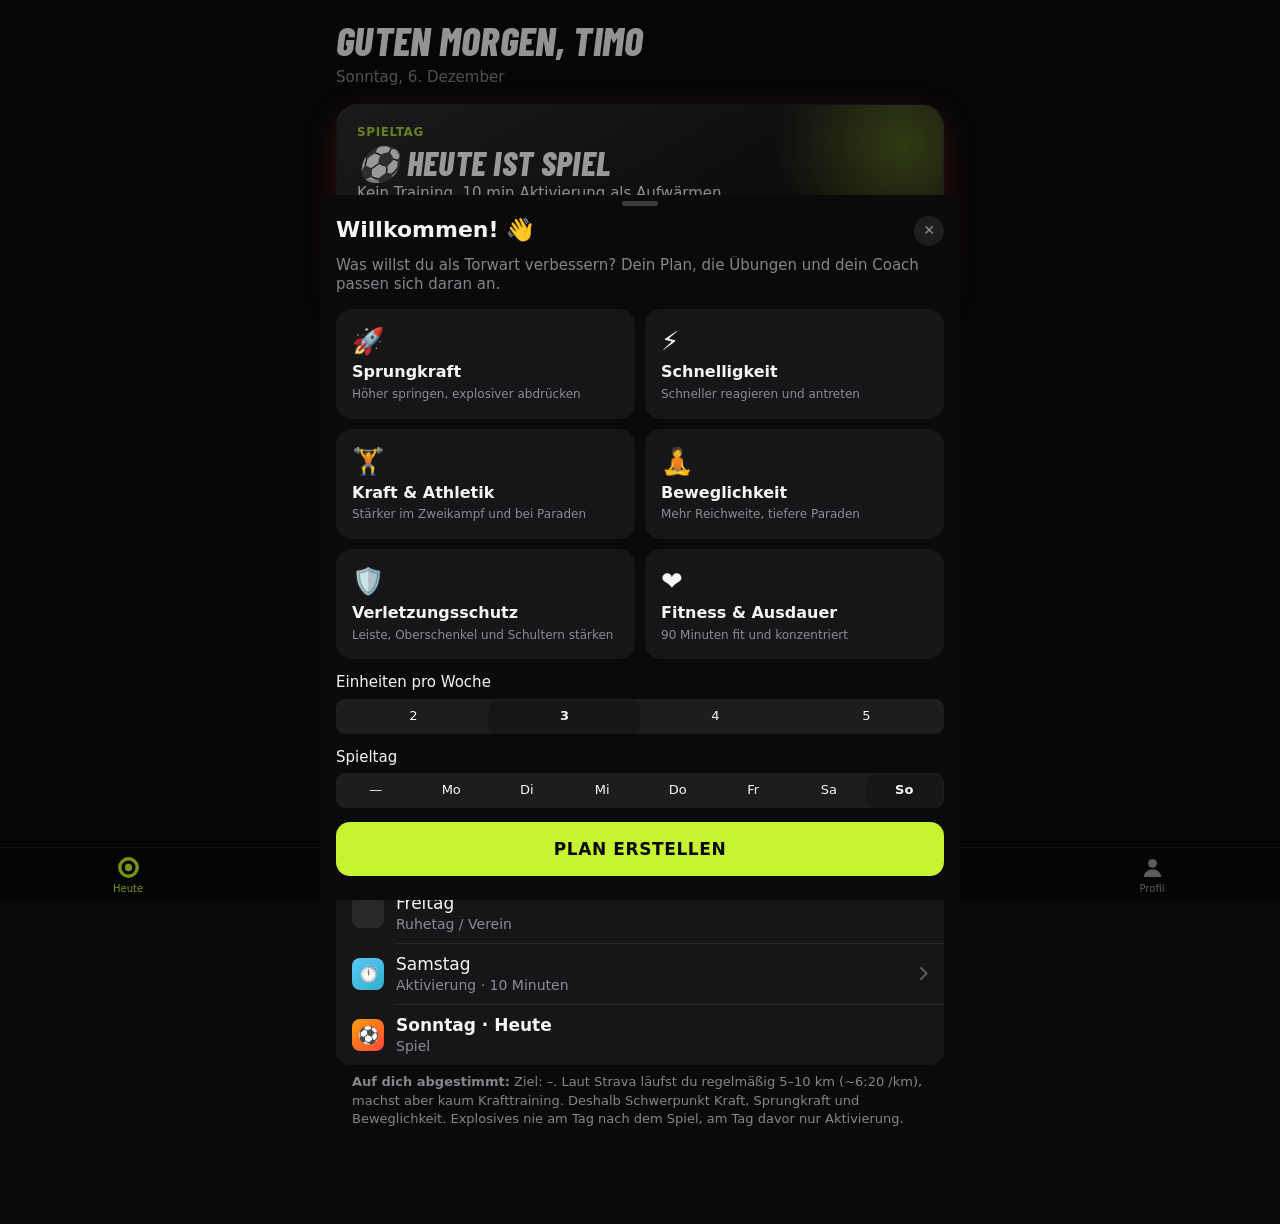
==== commit bdc25d50: "Torwart Training 3.0: Sport-Design, realistischere Figur, Ziele, Leistungstests und KI-Coach Co-Auth" ====
--- a/torwart-app/index.html
+++ b/torwart-app/index.html
@@ -1,14 +1,15 @@
 <!doctype html>
 <html lang="de"><head>
 <meta charset="utf-8"><meta name="viewport" content="width=device-width,initial-scale=1,viewport-fit=cover">
-<meta name="theme-color" content="#F2F2F7" media="(prefers-color-scheme: light)"><meta name="theme-color" content="#000000" media="(prefers-color-scheme: dark)">
+<meta name="theme-color" content="#0A0A0B">
 <meta name="apple-mobile-web-app-capable" content="yes"><meta name="mobile-web-app-capable" content="yes"><meta name="apple-mobile-web-app-title" content="Torwart">
-<title>Torwart Training</title><link rel="manifest" href="manifest.json"><link rel="apple-touch-icon" href="icon.svg"><link rel="stylesheet" href="app.css">
+<title>Torwart Training</title><link rel="manifest" href="manifest.json"><link rel="apple-touch-icon" href="icon.svg"><link rel="preconnect" href="https://fonts.googleapis.com"><link href="https://fonts.googleapis.com/css2?family=Barlow+Condensed:ital,wght@0,700;0,800;1,700;1,800&display=swap" rel="stylesheet"><link rel="stylesheet" href="app.css">
 </head><body>
 
 <section class="tab on" id="t-today">
  <h1 id="hello">Heute</h1><div class="sub" id="dateline"></div>
  <div id="hero"></div>
+ <div class="grp" id="goalcard" style="margin-top:14px"></div>
  <div class="hd"><span>Tagesform</span><span id="rdyScore"></span></div><div class="grp ready" id="ready"></div>
  <div class="hd"><span>Diese Woche</span><span id="wkname"></span></div><div class="grp" id="week"></div>
  <div class="ft" id="note"></div>
@@ -18,13 +19,16 @@
  <h1>Training</h1><div class="sub">Wähle eine Einheit – frei oder aus dem Plan</div>
  <div class="seg" id="s-len"></div>
  <div class="tiles" id="tiles" style="margin-top:12px"></div>
-</section>
-
-<section class="tab" id="t-lib">
- <h1>Übungen</h1><div class="sub" id="libcount"></div>
+ <div class="hd2">Übungen</div><div class="sub" id="libcount"></div>
  <div class="search"><svg viewBox="0 0 16 16"><circle cx="7" cy="7" r="5.5" stroke="currentColor" stroke-width="2" fill="none"/><path d="M11 11l4 4" stroke="currentColor" stroke-width="2"/></svg><input id="q" placeholder="Suchen" autocomplete="off"></div>
  <div class="chips" id="cats"></div>
  <div class="grp" id="lib" style="margin-top:10px"></div>
+</section>
+
+<section class="tab" id="t-coach">
+ <div class="coachhead"><div class="av">🧤</div><div><h1 style="margin:0">Coach</h1><div class="sub" style="margin:0">Dein KI-Torwarttrainer</div></div></div>
+ <div class="msgs" id="msgs"></div>
+ <div class="cbar" id="cbar"><div class="qs" id="qs"></div><form id="cform"><input id="cin" placeholder="Frag deinen Coach …" autocomplete="off"><button class="send" type="submit">↑</button></form></div>
 </section>
 
 <section class="tab" id="t-stats">
@@ -32,6 +36,7 @@
  <div class="grp rings" id="rings"></div>
  <div class="hd2">Überblick</div><div class="kpis" id="kpis"></div>
  <div class="hd2">Einheiten pro Woche</div><div class="grp chart" id="chart"></div>
+ <div class="hd2">Leistungstests</div><div class="grp np tests" id="tests"></div><button class="btn sec" onclick="testSheet()">+ Test eintragen</button>
  <div class="hd2">Bestleistungen</div><div class="grp np" id="prs"></div>
  <div class="hd2">Verlauf</div><div class="grp" id="log"></div>
 </section>
@@ -40,6 +45,7 @@
  <h1>Profil</h1><div class="sub">Einstellungen & Plan</div>
  <div class="grp np">
   <div class="row"><div class="t">Name</div><input class="txt" id="pName" placeholder="Dein Name"></div>
+  <button class="row" onclick="goalSheet()"><div class="t">Ziel</div><div class="v" id="pGoal"></div><svg class="chev" viewBox="0 0 8 13"><path d="M1 1l5.5 5.5L1 12" stroke="currentColor" stroke-width="2.2" fill="none" stroke-linecap="round"/></svg></button>
   <div class="row"><div class="t">Spieltag</div><select class="sel" id="pGame"></select></div>
  </div>
  <div class="ft">Der Plan richtet sich nach deinem Spieltag: Kraft früh in der Woche, kurz vor dem Spiel nur Aktivierung.</div>
@@ -57,7 +63,7 @@
   <button class="row" id="reset"><div class="t" style="color:var(--red)">Alle Daten löschen</div></button>
  </div>
  <div class="ft">Deine Daten bleiben nur auf diesem Gerät. Exportiere regelmäßig ein Backup.</div>
- <div class="ft" style="text-align:center;margin:28px 0">Torwart Training · Version 2.0</div>
+ <div class="ft" style="text-align:center;margin:28px 0">Torwart Training · Version 3.0</div>
 </section>
 
 <div id="sheet"><div class="sheet-bg" onclick="closeSheet()"></div><div class="sheet"><div class="grab"></div>
@@ -69,7 +75,7 @@
 <nav>
  <button data-t="today" class="on"><svg viewBox="0 0 24 24" fill="currentColor"><path d="M12 2a10 10 0 1 1 0 20 10 10 0 0 1 0-20Zm0 3.2a6.8 6.8 0 1 0 0 13.6 6.8 6.8 0 0 0 0-13.6Zm0 3.3a3.5 3.5 0 1 1 0 7 3.5 3.5 0 0 1 0-7Z"/></svg>Heute</button>
  <button data-t="plan"><svg viewBox="0 0 24 24" fill="currentColor"><rect x="1.5" y="9" width="3" height="6" rx="1"/><rect x="5" y="6" width="3.5" height="12" rx="1.2"/><rect x="8.5" y="10.8" width="7" height="2.4" rx="1"/><rect x="15.5" y="6" width="3.5" height="12" rx="1.2"/><rect x="19.5" y="9" width="3" height="6" rx="1"/></svg>Training</button>
- <button data-t="lib"><svg viewBox="0 0 24 24" fill="currentColor"><rect x="3" y="3" width="8" height="8" rx="2.2"/><rect x="13" y="3" width="8" height="8" rx="2.2"/><rect x="3" y="13" width="8" height="8" rx="2.2"/><rect x="13" y="13" width="8" height="8" rx="2.2"/></svg>Übungen</button>
+ <button data-t="coach"><svg viewBox="0 0 24 24" fill="currentColor"><path d="M12 3C6.5 3 2 6.8 2 11.5c0 2.6 1.4 4.9 3.6 6.5L5 21.5l4-2c.9.3 1.9.4 3 .4 5.5 0 10-3.8 10-8.4S17.5 3 12 3Zm-4 9.7a1.3 1.3 0 1 1 0-2.6 1.3 1.3 0 0 1 0 2.6Zm4 0a1.3 1.3 0 1 1 0-2.6 1.3 1.3 0 0 1 0 2.6Zm4 0a1.3 1.3 0 1 1 0-2.6 1.3 1.3 0 0 1 0 2.6Z"/></svg>Coach</button>
  <button data-t="stats"><svg viewBox="0 0 24 24" fill="currentColor"><rect x="3" y="12" width="4.2" height="9" rx="1.5"/><rect x="9.9" y="7" width="4.2" height="14" rx="1.5"/><rect x="16.8" y="3" width="4.2" height="18" rx="1.5"/></svg>Statistik</button>
  <button data-t="prof"><svg viewBox="0 0 24 24" fill="currentColor"><circle cx="12" cy="8" r="4.2"/><path d="M3.5 21c.6-4.5 4.2-7 8.5-7s7.9 2.5 8.5 7Z"/></svg>Profil</button>
 </nav>
--- a/torwart-app/app.css
+++ b/torwart-app/app.css
@@ -107,3 +107,52 @@
 .toast.on{transform:translate(-50%,0)}
 input.txt{width:100%;text-align:right;outline:0;color:var(--mu)}
 select.sel{color:var(--mu);text-align:right;outline:0;appearance:none;-webkit-appearance:none;direction:rtl}
+/* ===== Sport-Design (immer dunkel) ===== */
+:root,:root:not([data-theme=light]){--bg:#0A0A0B;--cell:#161618;--cell2:#222225;--tx:#F5F5F7;--mu:rgba(235,235,245,.55);--sep:rgba(255,255,255,.08);--fill:rgba(255,255,255,.08);
+ --ac:#C6F432;--acT:#0A0A0B;--blue:#4DA3FF;--red:#FF453A;--orange:#FF9F0A;--bar:rgba(10,10,11,.86);--shadow:none;
+ --skin:#D9A47E;--shirt:#C6F432;--shorts:#26262A;--back:#3A3A3C;--eq:#D1D1D6;--eq2:#5A5A5E;--floor:#2A2A2D;--stage:#121214}
+html{color-scheme:dark}
+h1,.hd2,.hero .n,.pl h3,.tile b,.big{font-family:"Barlow Condensed",-apple-system,system-ui,sans-serif;text-transform:uppercase;letter-spacing:.3px}
+h1{font-size:40px;font-weight:800;font-style:italic}.hd2{font-size:26px;font-weight:800;font-style:italic}
+.hero .n{font-size:34px;font-weight:800;font-style:italic;line-height:1}.pl h3{font-size:34px;font-style:italic}
+.tile b{font-size:22px;font-weight:800;font-style:italic}
+.btn,.chk.on,.dots button.on,.rpe button.on,.chip.on{background:var(--ac);color:var(--acT)}
+.btn{text-transform:uppercase;letter-spacing:.6px;font-weight:800}
+.btn.sec{background:var(--fill);color:var(--tx)}.btn.red{background:var(--fill);color:var(--red)}
+nav button.on{color:var(--ac)}.ok{color:var(--ac)}.segs i.d{background:var(--ac)}.pill.g{background:rgba(198,244,50,.14);color:var(--ac)}
+.hint.up{background:rgba(198,244,50,.12);color:var(--ac)}.setlist span{background:rgba(198,244,50,.12);color:var(--ac)}
+ol.steps li i{background:var(--ac);color:var(--acT)}
+.hero{background:linear-gradient(150deg,#2B2B30,#121214 70%)!important;border:1px solid rgba(255,255,255,.06);box-shadow:none}
+.hero::after{background:radial-gradient(circle,var(--hc,rgba(198,244,50,.35)),transparent 70%);width:260px;height:260px;right:-90px;top:-90px}
+.hero .acts button{background:var(--ac);color:var(--acT);text-transform:uppercase;font-weight:800;letter-spacing:.5px}
+.hero .acts button.gh{background:rgba(255,255,255,.1);color:#fff}
+.hero .k{color:var(--ac)}
+.tile{border:1px solid rgba(255,255,255,.06)}
+.fig .s1{stop-color:#C6F432}.fig .s2{stop-color:#8DBA12}.fig .hair{fill:#2B1D14}.fig .glove{fill:#F5F5F7}
+.fig .far{opacity:.55;filter:brightness(.6)}.fig path,.fig ellipse{stroke:none}.fig .shoe{fill:#F5F5F7}.fig .skin{fill:var(--sk);stroke:none}.fig .shirt{fill:var(--sh);stroke:none}.fig .shorts{fill:#26262A}
+.fig .eq{fill:#C7C7CC;stroke:#C7C7CC}.fig .eq2{fill:#4A4A4F}
+/* Ziel */
+.goal{display:flex;align-items:center;gap:14px;padding:14px 16px}
+.goal .gi{width:46px;height:46px;border-radius:14px;background:rgba(198,244,50,.14);display:grid;place-items:center;font-size:24px;flex:none}
+.goal .gb{flex:1}.goal small{color:var(--mu);font-size:13px}.goal b{display:block;font-size:17px}
+.gpick{display:grid;grid-template-columns:1fr 1fr;gap:10px}
+.gpick button{background:var(--cell);border-radius:16px;padding:14px;text-align:left;border:2px solid transparent;min-height:104px;display:flex;flex-direction:column;gap:4px}
+.gpick button.on{border-color:var(--ac);background:rgba(198,244,50,.08)}.gpick .e{font-size:26px}.gpick b{font-size:16px}.gpick span{font-size:12px;color:var(--mu)}
+/* Coach */
+#t-coach{display:none;flex-direction:column;min-height:calc(100vh - 100px)}#t-coach.on{display:flex}
+.msgs{flex:1;display:flex;flex-direction:column;gap:10px;padding-bottom:130px}
+.msg{max-width:86%;padding:10px 14px;border-radius:20px;font-size:16px;line-height:1.4;white-space:pre-wrap;word-wrap:break-word}
+.msg.u{align-self:flex-end;background:var(--ac);color:var(--acT);border-bottom-right-radius:6px}
+.msg.a{align-self:flex-start;background:var(--cell);border-bottom-left-radius:6px}
+.msg.a ul{margin:4px 0;padding-left:18px}.msg.a p{margin:0 0 6px}
+.msg.think{color:var(--mu)}.msg.think::after{content:"";display:inline-block;width:14px;animation:dots 1.2s steps(4) infinite;overflow:hidden;vertical-align:bottom}
+@keyframes dots{0%{content:""}25%{content:"."}50%{content:".."}75%{content:"..."}}
+.cbar{position:fixed;left:0;right:0;bottom:calc(58px + env(safe-area-inset-bottom));padding:8px 12px;background:var(--bar);backdrop-filter:blur(20px);-webkit-backdrop-filter:blur(20px);z-index:4;border-top:.5px solid var(--sep)}
+.cbar .qs{display:flex;gap:8px;overflow-x:auto;padding-bottom:8px;scrollbar-width:none}.cbar .qs::-webkit-scrollbar{display:none}
+.cbar .qs button{flex:none;background:var(--cell);border-radius:16px;padding:7px 12px;font-size:13px;font-weight:600}
+.cbar form{display:flex;gap:8px;max-width:640px;margin:0 auto}.cbar input{flex:1;background:var(--cell);border-radius:20px;padding:10px 16px;outline:0;font-size:16px}
+.cbar .send{width:40px;height:40px;border-radius:50%;background:var(--ac);color:var(--acT);font-weight:800;font-size:18px;flex:none}
+.coachhead{display:flex;align-items:center;gap:12px;margin:6px 0 14px}.coachhead .av{width:52px;height:52px;border-radius:50%;background:radial-gradient(circle at 30% 30%,#E4FF7A,#7FA80A);display:grid;place-items:center;font-size:26px;color:#0A0A0B}
+.tests .row .v b{color:var(--tx);font-size:18px}
+
+.goal{width:100%;text-align:left}
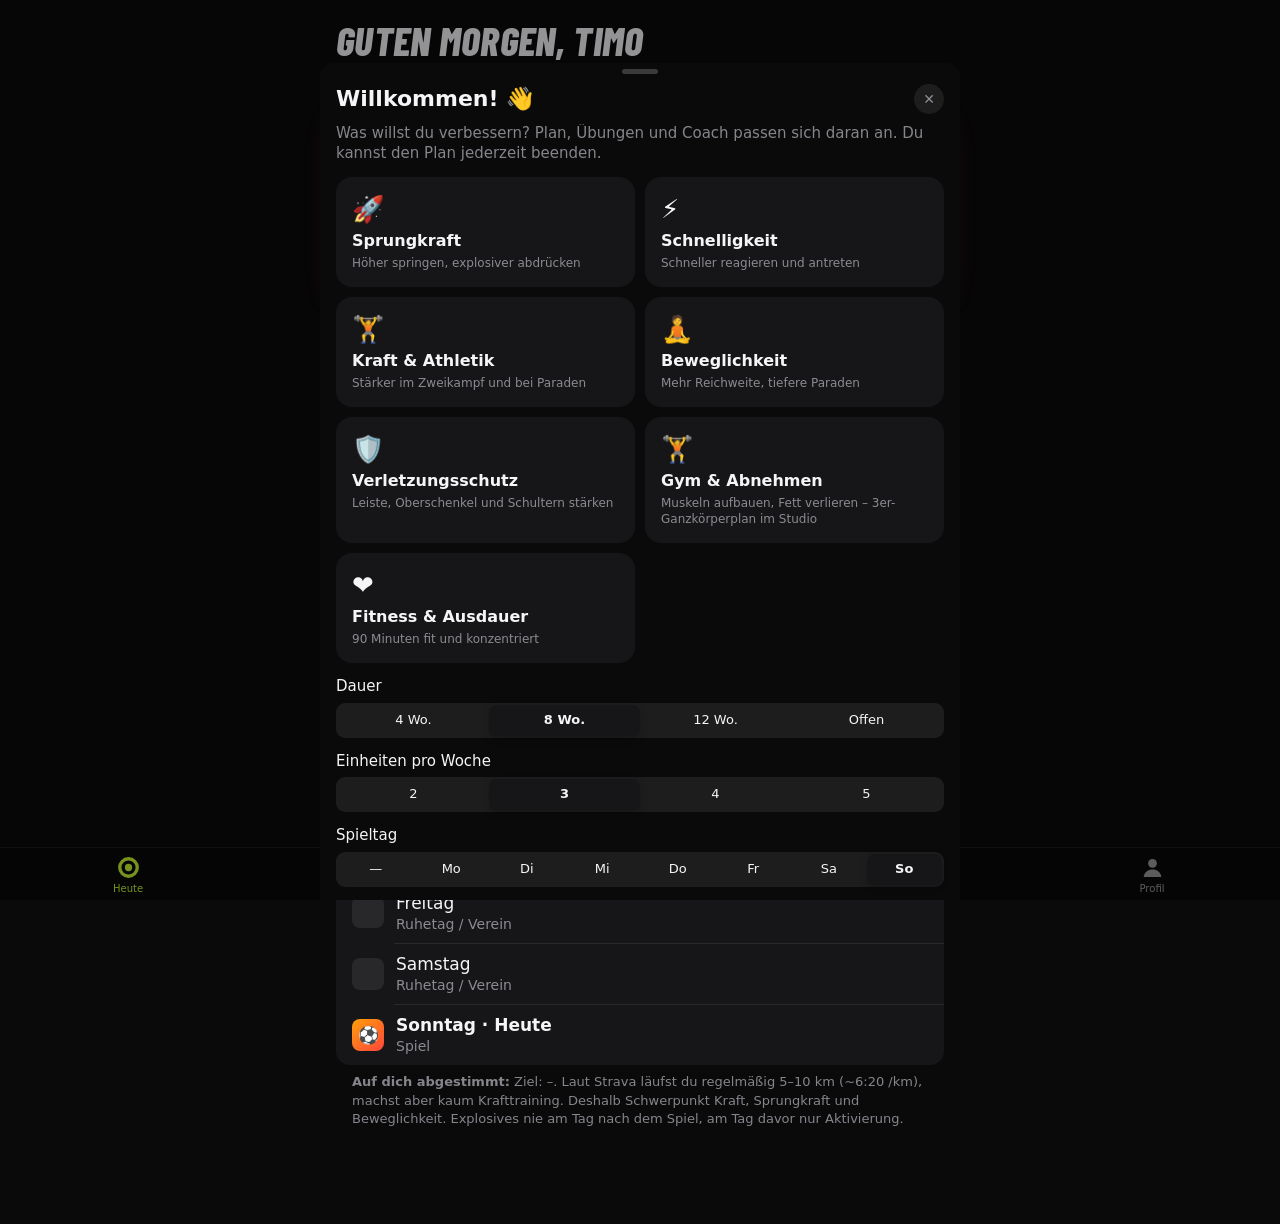
==== commit 165450a0: "Mehr Rezepte (31, ohne Garnelen); Pläne mit Ziel und Dauer starten und jederzeit beenden (Web + iOS)" ====
--- a/torwart-app/index.html
+++ b/torwart-app/index.html
@@ -45,7 +45,7 @@
  <h1>Profil</h1><div class="sub">Einstellungen & Plan</div>
  <div class="grp np">
   <div class="row"><div class="t">Name</div><input class="txt" id="pName" placeholder="Dein Name"></div>
-  <button class="row" onclick="goalSheet()"><div class="t">Ziel</div><div class="v" id="pGoal"></div><svg class="chev" viewBox="0 0 8 13"><path d="M1 1l5.5 5.5L1 12" stroke="currentColor" stroke-width="2.2" fill="none" stroke-linecap="round"/></svg></button>
+  <button class="row" onclick="progInfo()?planSheet():goalSheet()"><div class="t">Plan / Ziel</div><div class="v" id="pGoal"></div><svg class="chev" viewBox="0 0 8 13"><path d="M1 1l5.5 5.5L1 12" stroke="currentColor" stroke-width="2.2" fill="none" stroke-linecap="round"/></svg></button>
   <div class="row"><div class="t">Spieltag</div><select class="sel" id="pGame"></select></div>
  </div>
  <div class="ft">Der Plan richtet sich nach deinem Spieltag: Kraft früh in der Woche, kurz vor dem Spiel nur Aktivierung.</div>
--- a/torwart-app/app.css
+++ b/torwart-app/app.css
@@ -156,3 +156,22 @@
 .tests .row .v b{color:var(--tx);font-size:18px}
 
 .goal{width:100%;text-align:left}
+/* Eingebettet im Fitness-Coach: Navigation oben */
+body.embedded{padding:calc(env(safe-area-inset-top) + 60px) 0 24px}
+body.embedded nav{top:0;bottom:auto;padding:calc(env(safe-area-inset-top) + 6px) 8px 6px;border-top:0;border-bottom:.5px solid var(--sep);gap:4px}
+body.embedded nav button{flex-direction:row;justify-content:center;gap:5px;font-size:12px;font-weight:700;padding:7px 2px;border-radius:16px}
+body.embedded nav button.on{background:rgba(198,244,50,.14)}
+body.embedded nav svg{width:16px;height:16px}
+body.embedded .cbar{bottom:0;padding-bottom:calc(8px + env(safe-area-inset-bottom))}
+body.embedded .msgs{padding-bottom:120px}
+body.embedded .toast{top:calc(env(safe-area-inset-top) + 62px)}
+/* Foto-Animation */
+.ph{position:relative;aspect-ratio:3/2;border-radius:14px;overflow:hidden;background:#111}
+.ph img{position:absolute;inset:0;width:100%;height:100%;object-fit:cover}
+.ph img.b{animation:xf 2.6s ease-in-out infinite}
+@keyframes xf{0%,35%{opacity:0}50%,85%{opacity:1}100%{opacity:0}}
+.ph .lbl2{position:absolute;left:8px;bottom:8px;background:rgba(0,0,0,.55);color:#fff;font-size:11px;font-weight:700;padding:3px 8px;border-radius:10px;-webkit-backdrop-filter:blur(8px);backdrop-filter:blur(8px)}
+.mini{width:54px;height:54px;flex:none;border-radius:10px;overflow:hidden;background:var(--cell2)}.mini img{width:100%;height:100%;object-fit:cover}
+.credit{font-size:11px;color:var(--mu);margin-top:6px}
+/* Anleitung muss über dem geführten Training liegen */
+.sheet-bg{z-index:40}.sheet{z-index:41}.toast{z-index:60}
